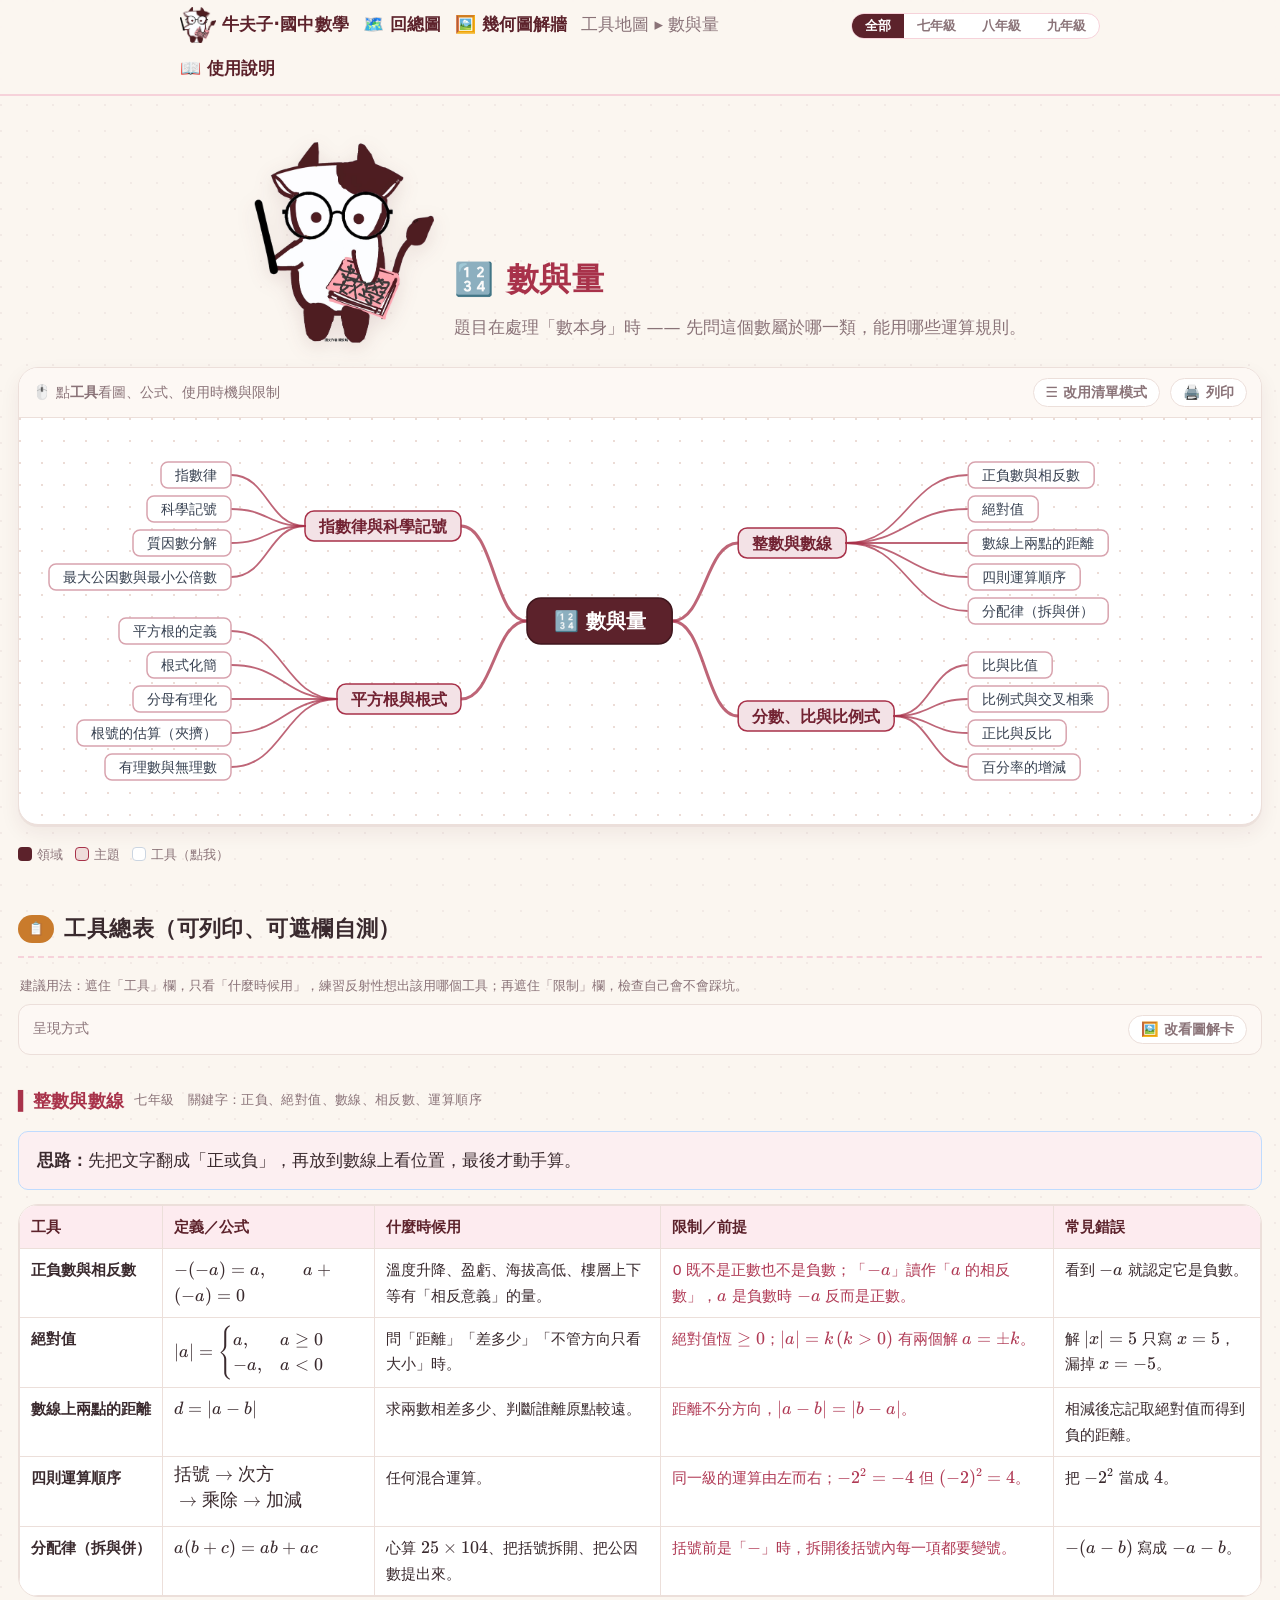
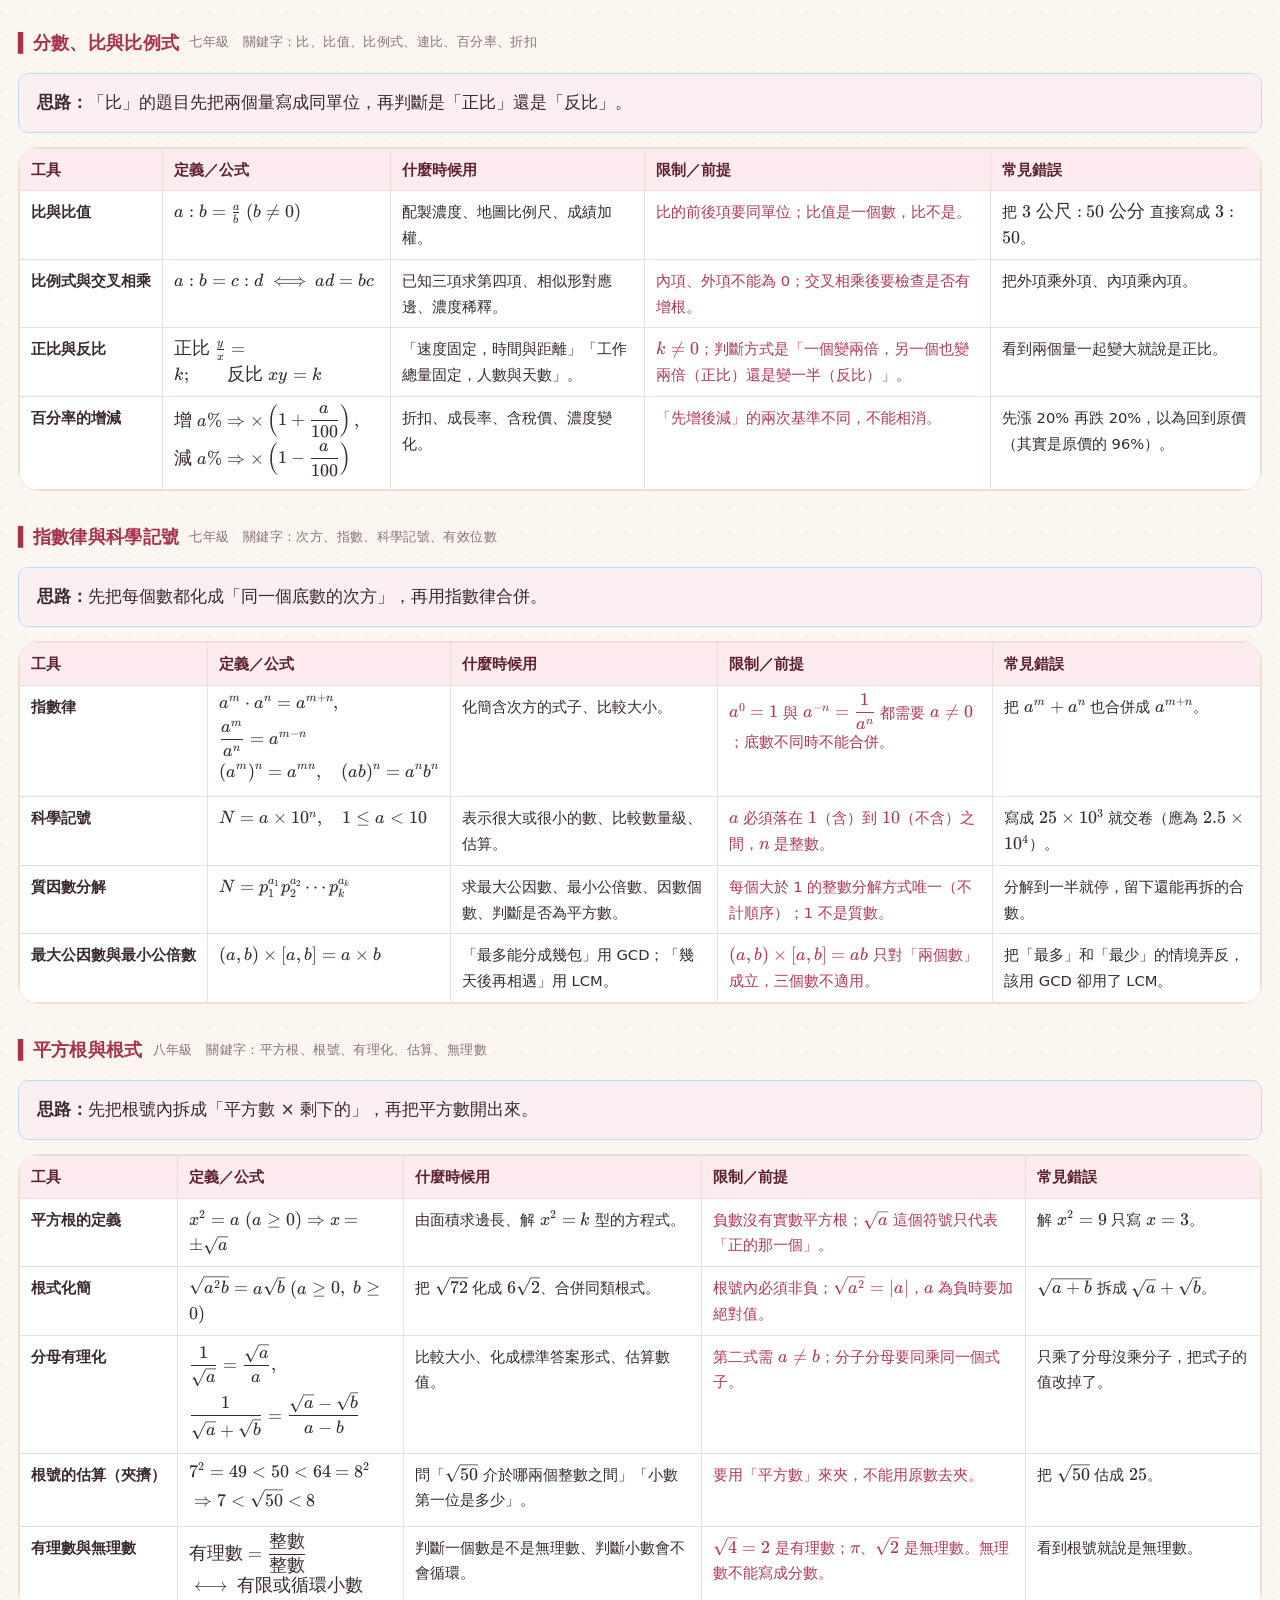
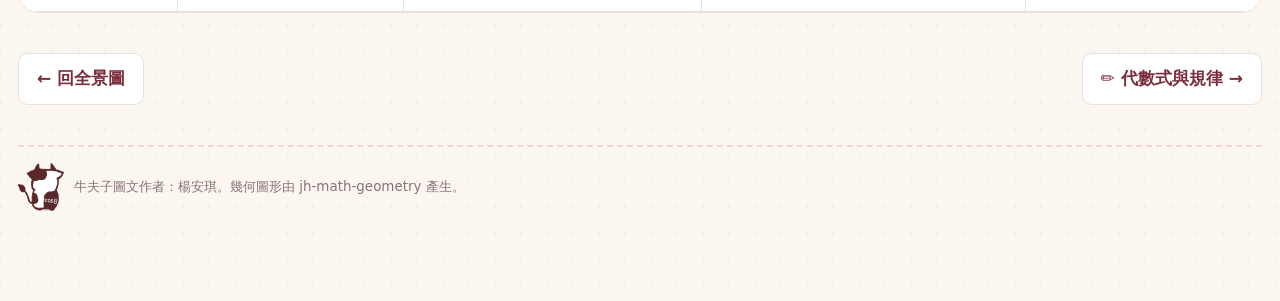
==== branch.html @ 8be86d42 "Add files via upload" ====
<!DOCTYPE html>
<html lang="zh-Hant">
<head>
<meta charset="UTF-8">
<meta name="viewport" content="width=device-width, initial-scale=1">
<title>分支圖｜國中數學工具地圖</title>
<link rel="stylesheet" href="assets/katex/katex.min.css">
<link rel="stylesheet" href="assets/style.css">
<link rel="stylesheet" href="assets/mapstyle.css">
<link rel="stylesheet" href="assets/figstyle.css">
<link rel="stylesheet" href="assets/theme-cow.css">
<script defer src="assets/katex/katex.min.js"></script>
<script defer src="assets/katex/auto-render.min.js"></script>
</head>
<body>
<div class="topbar"><div class="topbar-inner">
  <a class="cow-brand" href="index.html"><img class="cow-logo" src="assets/mascot/web/cow_stand.png" alt="牛夫子"><span class="brand-t">牛夫子‧國中數學</span></a>
  <a href="map.html">🗺️ 回總圖</a>
  <a href="gallery.html">🖼️ 幾何圖解牆</a>
  <span class="crumb" id="crumb">分支圖</span>
  <span class="spacer"></span>
  <span id="gradeSwitch"></span>
  <a href="guide.html">📖 使用說明</a>
</div></div>

<div class="wrap-wide">
  <div class="map-hero">
    <div class="hero-row">
      <img class="hero-cow" src="assets/mascot/web/cow_baton.png" alt="拿著指揮棒上課的牛夫子">
      <div class="hero-text">
        <h1 id="domTitle">—</h1>
        <p id="domAsk"></p>
      </div>
    </div>
  </div>

  <div class="mm-shell">
    <div class="mm-bar">
      <span>🖱️ 點<b>工具</b>看圖、公式、使用時機與限制</span>
      <span class="sp"></span>
      <button id="viewToggle">☰ 改用清單模式</button>
      <button onclick="window.print()">🖨️ 列印</button>
    </div>
    <div class="mm-scroll" id="branchMap"></div>
  </div>

  <div class="legend">
    <span><i style="background:#5c222b"></i>領域</span>
    <span id="lgTopic"><i></i>主題</span>
    <span><i style="background:#fff;border:1.5px solid #cbd5e1"></i>工具（點我）</span>
  </div>

  <h2 class="sec" id="detailHead"><span class="tag tag-keyword">📋</span>工具總表</h2>
  <p class="kw-hint" id="detailHint">建議用法：遮住「工具」欄，只看「什麼時候用」，練習反射性想出該用哪個工具；再遮住「限制」欄，檢查自己會不會踩坑。</p>
  <div class="mm-bar" style="border:1px solid var(--line);border-radius:12px;margin-bottom:6px">
    <span>呈現方式</span>
    <span class="sp"></span>
    <button id="detailToggle">切換</button>
  </div>
  <div id="toolDetail"></div>

  <div class="ch-nav">
    <a href="map.html">← 回全景圖</a>
    <a id="nextDom" href="#">下一個領域 →</a>
  </div>

  <div class="cow-credit">
    <img src="assets/mascot/web/cow_cos.png" alt="牛夫子的背影">
    <span>牛夫子圖文作者：楊安琪。幾何圖形由 jh-math-geometry 產生。</span>
  </div>
</div>

<script src="data/figs.js"></script>
<script src="data/toolmap.js"></script>
<script src="data/jm-1-number.js"></script>
<script src="data/jm-2-algebra.js"></script>
<script src="data/jm-3-equation.js"></script>
<script src="data/jm-4-function.js"></script>
<script src="data/jm-5-angle.js"></script>
<script src="data/jm-6-quad.js"></script>
<script src="data/jm-7-circle.js"></script>
<script src="data/jm-8-similar.js"></script>
<script src="data/jm-9-solid.js"></script>
<script src="data/jm-10-stat.js"></script>
<script src="assets/jmap.js"></script>
<script>
document.addEventListener("DOMContentLoaded", function () {
  MathMap.mountGradeSwitch("gradeSwitch");
  var doms = MathMap.domains();
  var id = MathMap.param("d") || doms[0].id;
  var dom = MathMap.domainById(id) || doms[0];

  document.title = dom.n + "｜國中數學工具地圖";
  document.getElementById("crumb").textContent = "工具地圖 ▸ " + dom.n;
  var h = document.getElementById("domTitle");
  h.textContent = dom.icon + " " + dom.n;
  h.style.color = dom.color;
  document.getElementById("domAsk").textContent = dom.ask;
  document.querySelector("#lgTopic i").style.cssText =
    "background:" + dom.color + "22;border:1.5px solid " + dom.color;

  MathMap.viewController("viewToggle", function (mode) {
    var box = document.getElementById("branchMap");
    box.classList.toggle("list", mode === "list");
    if (mode === "list") MathMap.renderBranchList("branchMap", dom);
    else MathMap.renderBranch("branchMap", dom);
  });

  // 幾何領域預設用「圖卡」，其餘領域預設用「表格」；可用按鈕互換。
  var mode = dom.geo ? "cards" : "table";
  var btn = document.getElementById("detailToggle");
  function paintDetail() {
    if (mode === "cards") {
      MathMap.renderFigCards("toolDetail", dom);
      document.getElementById("detailHead").innerHTML =
        '<span class="tag tag-example">🖼️</span>圖解卡（點卡片看細節）';
      document.getElementById("detailHint").textContent =
        "每張卡片就是一個工具：上面是圖，下面是「什麼時候用」與「限制」。看圖想不起名稱時，正是要複習的地方。";
      btn.textContent = "📋 改看工具總表";
    } else {
      MathMap.renderToolTable("toolDetail", dom);
      document.getElementById("detailHead").innerHTML =
        '<span class="tag tag-keyword">📋</span>工具總表（可列印、可遮欄自測）';
      document.getElementById("detailHint").textContent =
        "建議用法：遮住「工具」欄，只看「什麼時候用」，練習反射性想出該用哪個工具；再遮住「限制」欄，檢查自己會不會踩坑。";
      btn.textContent = "🖼️ 改看圖解卡";
    }
  }
  btn.addEventListener("click", function () {
    mode = (mode === "cards") ? "table" : "cards";
    paintDetail();
  });
  paintDetail();

  // 下一個領域
  var idx = doms.indexOf(dom);
  var nxt = doms[(idx + 1) % doms.length];
  var a = document.getElementById("nextDom");
  a.href = "branch.html#d=" + nxt.id;
  a.textContent = nxt.icon + " " + nxt.n + " →";
  a.onclick = function (e) { e.preventDefault(); location.href = a.href; location.reload(); };

  // 若帶 &t=主題，直接開該主題的說明
  var t = MathMap.param("t");
  if (t) {
    (dom.topics || []).forEach(function (tp) {
      if (tp.id !== t) return;
      MathMap.openTool({
        n: tp.n, g: tp.g, fig: tp.fig,
        w: (tp.kw || []).map(function (k) { return "「" + k + "」"; }).join("、"),
        l: tp.flow || ""
      }, dom.n);
    });
  }
});
</script>
</body>
</html>
---- assets/style.css ----
/* 高中數學教學系統 — 共用樣式 */
:root {
  --bg: #f7f8fb;
  --card: #ffffff;
  --ink: #1f2937;
  --ink-soft: #6b7280;
  --line: #e5e7eb;
  --blue: #2563eb;      /* 概念 */
  --blue-soft: #eff6ff;
  --amber: #d97706;     /* 關鍵字破題 */
  --amber-soft: #fffbeb;
  --green: #059669;     /* 例題 */
  --green-soft: #ecfdf5;
  --purple: #7c3aed;    /* 檢核 */
  --purple-soft: #f5f3ff;
  --red: #dc2626;
  --radius: 14px;
  --shadow: 0 1px 3px rgba(0,0,0,.06), 0 4px 14px rgba(0,0,0,.04);
}
* { box-sizing: border-box; }
html { scroll-behavior: smooth; }
body {
  margin: 0; background: var(--bg); color: var(--ink);
  font-family: "Segoe UI", "Microsoft JhengHei", "PingFang TC", system-ui, sans-serif;
  line-height: 1.75; font-size: 17px;
}
.wrap { max-width: 960px; margin: 0 auto; padding: 24px 20px 80px; }

/* ── 頁首導覽 ── */
.topbar {
  position: sticky; top: 0; z-index: 50;
  background: rgba(255,255,255,.92); backdrop-filter: blur(8px);
  border-bottom: 1px solid var(--line);
}
.topbar-inner {
  max-width: 960px; margin: 0 auto; padding: 10px 20px;
  display: flex; align-items: center; gap: 14px; flex-wrap: wrap;
}
.topbar a { color: var(--blue); text-decoration: none; font-weight: 600; }
.topbar a:hover { text-decoration: underline; }
.topbar .crumb { color: var(--ink-soft); font-weight: 400; }
.topbar .spacer { flex: 1; }

/* ── 標題 ── */
h1 { font-size: 1.9rem; margin: 18px 0 4px; }
h1 .ch-num { color: var(--ink-soft); font-size: 1.1rem; font-weight: 600; margin-right: 10px; }
.subtitle { color: var(--ink-soft); margin: 0 0 24px; }
h2.sec {
  display: flex; align-items: center; gap: 10px;
  font-size: 1.35rem; margin: 44px 0 16px; padding-bottom: 8px;
  border-bottom: 2px solid var(--line);
}
h2.sec .tag {
  font-size: .8rem; padding: 3px 10px; border-radius: 999px; color: #fff; font-weight: 700;
}
.tag-concept { background: var(--blue); }
.tag-keyword { background: var(--amber); }
.tag-example { background: var(--green); }
.tag-check   { background: var(--purple); }
h3 { font-size: 1.12rem; margin: 26px 0 10px; }

/* ── 卡片 ── */
.card {
  background: var(--card); border: 1px solid var(--line);
  border-radius: var(--radius); box-shadow: var(--shadow);
  padding: 20px 24px; margin: 16px 0;
}
.card.concept { border-left: 5px solid var(--blue); }
.card.keyword { border-left: 5px solid var(--amber); }
.card.example { border-left: 5px solid var(--green); }
.card.check   { border-left: 5px solid var(--purple); }

/* 重點框 */
.callout {
  border-radius: 10px; padding: 14px 18px; margin: 14px 0;
  border: 1px solid transparent;
}
.callout.idea   { background: var(--blue-soft); border-color: #bfdbfe; }
.callout.warn   { background: #fef2f2; border-color: #fecaca; }
.callout.tip    { background: var(--amber-soft); border-color: #fde68a; }
.callout.formula{ background: var(--green-soft); border-color: #a7f3d0; }
.callout .co-title { font-weight: 700; margin-bottom: 4px; }

/* ── 圖像區 ── */
.fig { text-align: center; margin: 18px auto; }
.fig svg { max-width: 100%; height: auto; }
.fig .caption { font-size: .88rem; color: var(--ink-soft); margin-top: 6px; }
.interactive-box {
  background: #fbfcfe; border: 1.5px dashed #c7d2fe; border-radius: 10px;
  padding: 16px; margin: 16px 0;
}
.interactive-box .ctrl { display: flex; align-items: center; gap: 10px; flex-wrap: wrap; margin: 8px 0; }
.interactive-box label { font-size: .92rem; color: var(--ink-soft); min-width: 90px; }
.interactive-box input[type=range] { flex: 1; min-width: 140px; accent-color: var(--blue); }
.interactive-box .val { font-family: Consolas, monospace; font-weight: 700; color: var(--blue); min-width: 56px; }

/* ── 關鍵字破題表 ── */
table.kw {
  width: 100%; border-collapse: collapse; margin: 12px 0; font-size: .95rem;
  background: var(--card);
}
table.kw th, table.kw td { border: 1px solid var(--line); padding: 9px 12px; text-align: left; vertical-align: top; }
table.kw th { background: var(--amber-soft); color: #92400e; }
table.kw td.kw-key { font-weight: 700; color: var(--amber); white-space: nowrap; }
@media (max-width: 640px){ table.kw td.kw-key { white-space: normal; } }
.kw-scroll { overflow-x: auto; }

/* ── 例題 ── */
.exm { margin: 26px 0; }
.exm .exm-head {
  display: flex; align-items: baseline; gap: 10px; flex-wrap: wrap;
  font-weight: 700; font-size: 1.05rem; color: var(--green);
}
.exm .exm-src { font-size: .82rem; color: var(--ink-soft); font-weight: 400; }
.exm .exm-body { margin: 8px 0 12px; }
.badge {
  display: inline-block; font-size: .78rem; padding: 2px 9px; border-radius: 999px;
  background: var(--green-soft); color: var(--green); border: 1px solid #a7f3d0; font-weight: 600;
}
.badge.beyond { background: #fdf4ff; color: #a21caf; border-color: #f0abfc; }

/* 解法分頁 */
.sol-tabs { display: flex; gap: 8px; flex-wrap: wrap; margin: 10px 0 0; }
.sol-tabs button {
  border: 1.5px solid var(--line); background: #fff; border-radius: 999px;
  padding: 6px 16px; cursor: pointer; font-size: .92rem; font-weight: 600; color: var(--ink-soft);
  font-family: inherit;
}
.sol-tabs button.active { border-color: var(--green); color: var(--green); background: var(--green-soft); }
.sol-panel { display: none; padding: 14px 16px; border: 1px solid var(--line); border-top: none;
  border-radius: 0 0 10px 10px; background: #fcfefd; }
.sol-panel.active { display: block; }
.sol-wrap { margin-top: 10px; border-radius: 10px; }

/* 顯示/隱藏解答 */
.reveal-btn {
  display: inline-block; background: var(--green); color: #fff; border: none;
  padding: 8px 20px; border-radius: 8px; cursor: pointer; font-size: .95rem; font-weight: 700;
  font-family: inherit;
}
.reveal-btn:hover { filter: brightness(1.08); }
.reveal-target { display: none; }
.reveal-target.shown { display: block; }
.think-first {
  font-size: .88rem; color: var(--ink-soft); margin: 6px 0;
}

/* ── 檢核測驗 ── */
.quiz-q { border-top: 1px solid var(--line); padding: 16px 0; }
.quiz-q:first-child { border-top: none; }
.quiz-q .q-text { font-weight: 600; margin-bottom: 10px; }
.quiz-q .q-no { color: var(--purple); font-weight: 800; margin-right: 6px; }
.quiz-opts { display: grid; gap: 8px; }
.quiz-opts label {
  display: flex; gap: 10px; align-items: baseline; padding: 8px 12px;
  border: 1.5px solid var(--line); border-radius: 8px; cursor: pointer; background: #fff;
}
.quiz-opts label:hover { border-color: #c4b5fd; }
.quiz-opts label.sel { border-color: var(--purple); background: var(--purple-soft); }
.quiz-opts label.correct { border-color: var(--green); background: var(--green-soft); }
.quiz-opts label.wrong { border-color: var(--red); background: #fef2f2; }
.quiz-num input {
  font-size: 1rem; padding: 8px 12px; border: 1.5px solid var(--line); border-radius: 8px;
  width: 180px; font-family: Consolas, monospace;
}
.quiz-fb { margin-top: 8px; font-size: .92rem; display: none; }
.quiz-fb.shown { display: block; }
.quiz-fb .fb-ok { color: var(--green); font-weight: 700; }
.quiz-fb .fb-no { color: var(--red); font-weight: 700; }
.quiz-fb .fb-sol { color: var(--ink-soft); }
.quiz-submit {
  background: var(--purple); color: #fff; border: none; border-radius: 10px;
  padding: 12px 28px; font-size: 1.02rem; font-weight: 700; cursor: pointer; margin-top: 14px;
  font-family: inherit;
}
.quiz-submit:hover { filter: brightness(1.08); }
.quiz-result {
  margin-top: 16px; padding: 14px 18px; border-radius: 10px; font-weight: 600; display: none;
}
.quiz-result.pass { display: block; background: var(--green-soft); border: 1px solid #a7f3d0; color: #065f46; }
.quiz-result.fail { display: block; background: #fff7ed; border: 1px solid #fed7aa; color: #9a3412; }

/* ── 首頁 ── */
.hero { text-align: center; padding: 34px 0 10px; }
.hero h1 { font-size: 2.2rem; margin-bottom: 6px; }
.hero p { color: var(--ink-soft); }
.sem-tabs { display: flex; gap: 8px; flex-wrap: wrap; justify-content: center; margin: 22px 0; }
.sem-tabs button {
  border: 1.5px solid var(--line); background: #fff; border-radius: 999px;
  padding: 8px 20px; cursor: pointer; font-weight: 700; font-size: .98rem; color: var(--ink-soft);
  font-family: inherit;
}
.sem-tabs button.active { border-color: var(--blue); color: var(--blue); background: var(--blue-soft); }
.ch-grid { display: grid; grid-template-columns: repeat(auto-fill, minmax(270px, 1fr)); gap: 14px; }
.ch-card {
  background: var(--card); border: 1px solid var(--line); border-radius: var(--radius);
  padding: 16px 18px; box-shadow: var(--shadow); text-decoration: none; color: var(--ink);
  display: flex; flex-direction: column; gap: 6px; transition: transform .12s, box-shadow .12s;
  position: relative;
}
.ch-card:hover { transform: translateY(-2px); box-shadow: 0 4px 18px rgba(0,0,0,.09); }
.ch-card .ch-title { font-weight: 700; font-size: 1.04rem; }
.ch-card .ch-num2 { color: var(--blue); font-weight: 800; font-size: .85rem; }
.ch-card .ch-desc { font-size: .87rem; color: var(--ink-soft); }
.ch-card .ch-status { font-size: .82rem; margin-top: auto; padding-top: 6px; }
.st-mastered { color: var(--green); font-weight: 700; }
.st-partial  { color: var(--amber); font-weight: 700; }
.st-none     { color: var(--ink-soft); }
.sem-progress { margin: 10px 0 18px; font-size: .92rem; color: var(--ink-soft); text-align: center; }
.pbar { height: 8px; background: var(--line); border-radius: 999px; overflow: hidden; max-width: 420px; margin: 6px auto; }
.pbar > div { height: 100%; background: linear-gradient(90deg, var(--blue), var(--green)); border-radius: 999px; }

/* 章節內目錄 */
.toc { display: flex; gap: 8px; flex-wrap: wrap; margin: 14px 0 6px; }
.toc a {
  font-size: .85rem; text-decoration: none; padding: 4px 12px; border-radius: 999px;
  border: 1px solid var(--line); color: var(--ink-soft); background: #fff;
}
.toc a:hover { color: var(--blue); border-color: var(--blue); }

/* 章末導航 */
.ch-nav { display: flex; justify-content: space-between; gap: 12px; margin-top: 40px; flex-wrap: wrap; }
.ch-nav a {
  text-decoration: none; color: var(--blue); font-weight: 700;
  padding: 10px 18px; border: 1.5px solid var(--line); border-radius: 10px; background: #fff;
}
.ch-nav a:hover { border-color: var(--blue); }

/* 長數學式在窄螢幕要自己橫捲，不能撐破頁面 */
.katex-display { overflow-x: auto; overflow-y: hidden; padding: 3px 0; }
.katex-display > .katex { text-align: initial; }

@media print {
  .topbar, .quiz-submit, .reveal-btn, .sol-tabs { display: none; }
  .katex-display { overflow: visible; }
  .reveal-target, .sol-panel { display: block !important; }
  body { background: #fff; }
  .card { box-shadow: none; }
}
---- assets/mapstyle.css ----
/* 高中數學｜工具地圖（心智圖）專用樣式 */

/* 長數學式在窄螢幕要自己橫捲（style.css 也有，這裡重複一次以防舊快取） */
.katex-display { overflow-x: auto; overflow-y: hidden; padding: 3px 0; }
.katex-display > .katex { text-align: initial; }


.map-hero { text-align: center; padding: 26px 0 6px; }
.map-hero h1 { font-size: 2rem; margin: 0 0 6px; }
.map-hero p { color: var(--ink-soft); margin: 0; }

.wrap-wide { max-width: 1280px; margin: 0 auto; padding: 20px 18px 90px; }

/* ── 心智圖畫布 ── */
.mm-shell {
  background: var(--card); border: 1px solid var(--line); border-radius: var(--radius);
  box-shadow: var(--shadow); margin: 18px 0; overflow: hidden;
}
.mm-bar {
  display: flex; align-items: center; gap: 10px; flex-wrap: wrap;
  padding: 10px 14px; border-bottom: 1px solid var(--line); background: #fbfcfe;
  font-size: .9rem; color: var(--ink-soft);
}
.mm-bar .sp { flex: 1; }
.mm-bar button {
  border: 1.5px solid var(--line); background: #fff; border-radius: 8px;
  padding: 4px 12px; cursor: pointer; font-family: inherit; font-weight: 600;
  color: var(--ink-soft); font-size: .88rem;
}
.mm-bar button:hover { border-color: var(--blue); color: var(--blue); }
.mm-scroll { overflow: auto; max-height: 78vh; background:
  radial-gradient(circle at 1px 1px, #e8ecf4 1px, transparent 0) 0 0/22px 22px; }
.mm-scroll svg { display: block; }

.mm-node { cursor: pointer; }
.mm-node rect { transition: filter .12s; }
.mm-node:hover rect { filter: brightness(.97); }
.mm-node text { font-family: "Segoe UI","Microsoft JhengHei","PingFang TC",system-ui,sans-serif; }
.mm-node.leaf text { fill: #374151; }
.mm-link { fill: none; }

/* ── 明細抽屜 ── */
.mm-drawer {
  position: fixed; top: 0; right: 0; height: 100%; width: min(430px, 92vw);
  background: #fff; border-left: 1px solid var(--line); box-shadow: -6px 0 24px rgba(0,0,0,.10);
  transform: translateX(105%); transition: transform .22s ease; z-index: 200;
  display: flex; flex-direction: column;
}
.mm-drawer.open { transform: translateX(0); }
.mm-drawer .dw-head {
  padding: 14px 18px; border-bottom: 1px solid var(--line);
  display: flex; align-items: flex-start; gap: 10px;
}
.mm-drawer .dw-head h3 { margin: 0; font-size: 1.12rem; flex: 1; }
.mm-drawer .dw-head .dw-x {
  border: none; background: #f3f4f6; border-radius: 8px; cursor: pointer;
  width: 30px; height: 30px; font-size: 1rem; color: var(--ink-soft); font-family: inherit;
}
.mm-drawer .dw-body { padding: 16px 18px 40px; overflow-y: auto; }
.dw-sec { margin-bottom: 14px; }
.dw-sec .dw-lab {
  font-size: .78rem; font-weight: 800; letter-spacing: .04em;
  padding: 2px 9px; border-radius: 999px; display: inline-block; margin-bottom: 6px;
}
.lab-f { background: var(--green-soft); color: var(--green); }
.lab-w { background: var(--amber-soft); color: #92400e; }
.lab-l { background: #fef2f2; color: var(--red); }
.lab-t { background: var(--purple-soft); color: var(--purple); }
.lab-x { background: var(--blue-soft); color: var(--blue); }
.dw-sec .dw-txt { font-size: .95rem; }
.dw-formula {
  background: var(--green-soft); border: 1px solid #a7f3d0; border-radius: 10px;
  padding: 10px 14px; overflow-x: auto;
}
.dw-ref a { color: var(--blue); font-weight: 700; text-decoration: none; font-size: .92rem; }
.dw-ref a:hover { text-decoration: underline; }

/* ── 領域卡（總圖下方圖例） ── */
.dom-grid { display: grid; grid-template-columns: repeat(auto-fill, minmax(280px,1fr)); gap: 14px; margin-top: 14px; }
.dom-card {
  background: var(--card); border: 1px solid var(--line); border-left-width: 6px;
  border-radius: var(--radius); padding: 14px 16px; box-shadow: var(--shadow);
  text-decoration: none; color: var(--ink); display: flex; flex-direction: column; gap: 5px;
  transition: transform .12s;
}
.dom-card:hover { transform: translateY(-2px); }
.dom-card .dc-t { font-weight: 800; font-size: 1.05rem; }
.dom-card .dc-a { font-size: .86rem; color: var(--ink-soft); }
.dom-card .dc-k { font-size: .8rem; color: var(--ink-soft); }

/* ── 搜尋 ── */
.kw-search { margin: 18px 0 6px; }
.kw-search input {
  width: 100%; font-size: 1.02rem; padding: 12px 16px; border-radius: 12px;
  border: 1.5px solid var(--line); font-family: inherit; background: #fff;
}
.kw-search input:focus { outline: none; border-color: var(--blue); }
.kw-hint { font-size: .84rem; color: var(--ink-soft); margin: 6px 2px; }
.hit-list { display: grid; gap: 10px; margin-top: 10px; }
.hit {
  background: #fff; border: 1px solid var(--line); border-radius: 10px; padding: 10px 14px;
  cursor: pointer; border-left: 4px solid var(--blue);
}
.hit:hover { background: #fafbff; }
.hit .h-t { font-weight: 700; }
.hit .h-p { font-size: .8rem; color: var(--ink-soft); }
.hit .h-w { font-size: .88rem; color: #92400e; }

/* ── 工具總表 ── */
table.tools { width: 100%; border-collapse: collapse; font-size: .92rem; background: #fff; }
table.tools th, table.tools td { border: 1px solid var(--line); padding: 8px 11px; text-align: left; vertical-align: top; }
table.tools th { background: var(--blue-soft); color: #1e40af; position: sticky; top: 0; }
table.tools td.t-n { font-weight: 700; white-space: nowrap; }
table.tools td.t-l { color: #b91c1c; }
.tbl-scroll { overflow-x: auto; border: 1px solid var(--line); border-radius: var(--radius); }
.topic-h { margin: 30px 0 8px; font-size: 1.15rem; display: flex; align-items: center; gap: 10px; }
.topic-h .th-kw { font-size: .8rem; font-weight: 500; color: var(--ink-soft); }

/* ── 破題流程 ── */
.flow-grid { display: grid; grid-template-columns: repeat(auto-fill, minmax(300px,1fr)); gap: 12px; }
.flow-card { background: #fff; border: 1px solid var(--line); border-radius: 12px; padding: 14px 16px; box-shadow: var(--shadow); }
.flow-card h4 { margin: 0 0 8px; font-size: 1rem; color: var(--blue); }
.flow-card ul { margin: 0; padding-left: 20px; font-size: .92rem; }
.flow-card li { margin: 4px 0; }
.flow-card b { color: var(--amber); }

.legend { display: flex; gap: 12px; flex-wrap: wrap; font-size: .84rem; color: var(--ink-soft); margin: 8px 0; }
.legend span { display: inline-flex; align-items: center; gap: 5px; }
.legend i { width: 14px; height: 14px; border-radius: 4px; display: inline-block; }

/* ── 跨章決策流程圖 ── */
.cx-tabs { display: flex; gap: 8px; flex-wrap: wrap; margin: 18px 0 10px; }
.cx-tabs button {
  border: 1.5px solid var(--line); background: #fff; border-radius: 999px;
  padding: 7px 16px; cursor: pointer; font-weight: 700; font-size: .93rem;
  color: var(--ink-soft); font-family: inherit;
}
.cx-tabs button:hover { border-color: #cbd5e1; }
.cx-tabs button.active { color: #fff; }
.cx-lead {
  background: #fff; border: 1px solid var(--line); border-left-width: 6px;
  border-radius: var(--radius); padding: 14px 18px; box-shadow: var(--shadow); margin: 6px 0 12px;
}
.cx-lead h2 { margin: 0 0 6px; font-size: 1.3rem; }
.cx-lead p { margin: 0; color: var(--ink-soft); }
.cx-kw { display: flex; gap: 7px; flex-wrap: wrap; margin: 10px 0 0; }
.cx-kw span {
  font-size: .84rem; padding: 3px 11px; border-radius: 999px;
  background: var(--amber-soft); color: #92400e; border: 1px solid #fde68a; font-weight: 600;
}
.fl-node text { font-family: "Segoe UI","Microsoft JhengHei","PingFang TC",system-ui,sans-serif; }
.cx-notes { display: grid; gap: 12px; margin-top: 16px; }
.cx-note {
  background: #fff; border: 1px solid var(--line); border-radius: 12px;
  padding: 14px 18px; box-shadow: var(--shadow);
}
.cx-note h4 { margin: 0 0 6px; font-size: 1rem; }
.cx-note div { font-size: .95rem; }

/* ── 版本切換（完整版 / 學測版） ── */
.ed-sw { display: inline-flex; border: 1.5px solid var(--line); border-radius: 999px; overflow: hidden; background: #fff; }
.ed-sw button {
  border: none; background: transparent; padding: 3px 13px; cursor: pointer;
  font-family: inherit; font-weight: 700; font-size: .84rem; color: var(--ink-soft);
}
.ed-sw button.on { background: var(--purple); color: #fff; }
.ed-banner {
  background: var(--purple-soft); border: 1px solid #ddd6fe; border-left: 6px solid var(--purple);
  border-radius: var(--radius); padding: 14px 18px; margin: 16px 0;
}
.ed-banner .ed-title { font-weight: 700; margin-bottom: 6px; }
.ed-banner summary { cursor: pointer; font-size: .92rem; color: var(--purple); font-weight: 700; }
.ed-banner ul { margin: 10px 0; padding-left: 20px; font-size: .9rem; }
.ed-banner li { margin: 7px 0; }
.ed-banner li span { color: var(--ink-soft); font-size: .86rem; }
.ed-unc { font-size: .86rem; color: var(--ink-soft); margin: 8px 0 0; }
.ed-note {
  font-size: .86rem; color: var(--ink-soft); background: var(--purple-soft);
  border: 1px solid #ddd6fe; border-radius: 10px; padding: 8px 14px; margin: 10px 0;
}

/* ── 清單模式（窄螢幕自動切換，也可手動切） ── */
.mm-scroll.list { max-height: none; overflow: visible; background: none; }
.lv { display: grid; gap: 10px; padding: 14px; }
.lv-item { background: #fff; border: 1px solid var(--line); border-left: 5px solid; border-radius: 12px; }
.lv-item > summary {
  cursor: pointer; padding: 12px 16px; font-weight: 800; font-size: 1.02rem;
  display: flex; justify-content: space-between; gap: 10px; align-items: center; list-style: none;
}
.lv-item > summary::-webkit-details-marker { display: none; }
.lv-item > summary::after { content: "▾"; color: var(--ink-soft); font-size: .9rem; }
.lv-item[open] > summary::after { content: "▴"; }
.lv-n { font-size: .78rem; color: var(--ink-soft); font-weight: 600; white-space: nowrap; }
.lv-body { padding: 0 16px 14px; }
.lv-ask { font-size: .9rem; color: var(--ink-soft); margin: 0 0 10px; }
.lv-chip {
  display: inline-block; margin: 0 6px 6px 0; padding: 5px 12px; border: 1px solid var(--line);
  border-radius: 999px; text-decoration: none; color: var(--ink); font-size: .9rem; background: #fafbfd;
}
.lv-chip:hover { border-color: #94a3b8; }
.lv-go { display: inline-block; margin-top: 8px; font-weight: 700; text-decoration: none; font-size: .92rem; }
.lv-tool {
  display: block; width: 100%; text-align: left; background: #fff; border: 1px solid var(--line);
  border-left: 4px solid #cbd5e1; border-radius: 8px; padding: 9px 12px; margin: 0 0 8px;
  cursor: pointer; font-family: inherit; font-size: .95rem; color: var(--ink);
}
.lv-tool:hover { background: #f8fafc; }
.lv-tool b { display: block; }
.lv-tool span { display: block; font-size: .84rem; color: #92400e; margin-top: 2px; }

.fl-list { padding: 14px; }
.fl-q { border: 1.5px solid var(--line); border-radius: 10px; padding: 10px 14px; font-weight: 800; margin: 0 0 10px; }
.fl-q.sub { background: #f1f5f9; color: #334155; }
.fl-br { border-left: 3px solid var(--line); margin: 0 0 8px 6px; padding-left: 12px; }
.fl-br > summary { cursor: pointer; font-weight: 700; padding: 7px 0; font-size: .95rem; }
.fl-in { padding: 4px 0 8px; }
.fl-leaf { background: #fff; border: 1px solid var(--line); border-radius: 9px; padding: 9px 13px; margin: 0 0 8px; }
.fl-leaf.warn { background: #fef2f2; border-color: #fecaca; }
.fl-leaf b { display: block; font-size: .98rem; }
.fl-on {
  display: inline-block; color: #fff; font-size: .75rem; font-weight: 700;
  padding: 2px 9px; border-radius: 999px; margin-bottom: 5px;
}
.fl-leaf.warn .fl-on { background: #dc2626 !important; }
.fl-note { display: block; font-size: .85rem; color: var(--ink-soft); margin-top: 3px; }

/* ── 手機：工具總表改成卡片 ── */
@media (max-width: 720px) {
  .map-hero h1 { font-size: 1.55rem; }
  .tbl-scroll { border: none; border-radius: 0; }
  table.tools thead { display: none; }
  table.tools, table.tools tbody, table.tools tr, table.tools td { display: block; width: 100%; }
  table.tools tr {
    border: 1px solid var(--line); border-radius: 10px; margin-bottom: 10px;
    padding: 6px 2px; background: #fff;
  }
  table.tools td { border: none; padding: 5px 12px; }
  table.tools td::before {
    content: attr(data-l); display: block; font-size: .72rem; font-weight: 800;
    color: var(--ink-soft); letter-spacing: .04em;
  }
  table.tools td.t-n { font-size: 1.02rem; white-space: normal; }
  .mm-drawer { width: 100vw; }
}

@media print {
  .topbar, .mm-bar, .kw-search, .mm-drawer, .cx-tabs { display: none; }
  .mm-scroll { max-height: none; overflow: visible; background: none; }
}
---- assets/figstyle.css ----
/* 國中版追加樣式：幾何圖卡、縮圖、年級標籤
 * （style.css 與 mapstyle.css 沿用高中版，這裡只加國中版多出來的東西） */

/* ── 定義欄 ──
 * 幾何圖形一律「先定義、再性質」：定義排在圖的下面、性質的上面。 */
.dw-def {
  background: #fff; border: 1.5px dashed var(--line); border-radius: 12px;
  padding: 9px 14px; font-size: .96rem; font-weight: 600;
}
.fig-card .fc-d { font-size: .82rem; color: #475569; }
table.tools td .t-def {
  display: block; font-size: .86rem; font-weight: 600; color: #475569;
  margin-bottom: 4px;
}

/* ── 公式框 ──
 * 公式是每張工具卡最主要的東西，要一眼看完，所以過長的公式一律在資料裡用
 * \begin{gathered}…\\…\end{gathered} 拆成多行往下長，而不是靠左右捲動。
 * 新增或修改公式後，用 python _figs/wrap_formulas.py --check 確認沒有過寬的行。 */
/* 條列的性質用 \begin{aligned} 各行靠左，整塊也靠左，才有一致的左緣 */
.dw-formula .katex-display { margin: .25em 0; text-align: left; }
.dw-formula .katex-display > .katex { text-align: left; }
.dw-formula .katex-display + .katex-display { margin-top: .1em; }
table.tools td .katex-display { margin: .2em 0; text-align: left; }
table.tools td .katex-display > .katex { text-align: left; }

/* ── 圖的通用容器 ── */
.fig { display: flex; justify-content: center; align-items: center; }
.fig svg, .fig-card svg, .lv-thumb svg, .hit-thumb svg, table.tools td.t-fig svg {
  max-width: 100%; height: auto; display: block;
}
.fig.fig-lg {
  background: #fff; border: 1px solid var(--line); border-radius: 12px;
  padding: 8px; margin-bottom: 4px;
}
.fig.fig-lg svg { width: 100%; max-width: 380px; }

/* ── 圖卡格線（分支頁的幾何領域、圖解牆） ── */
.fig-grid {
  display: grid; grid-template-columns: repeat(auto-fill, minmax(250px, 1fr));
  gap: 14px; margin: 12px 0 26px;
}
.fig-grid.tight { grid-template-columns: repeat(auto-fill, minmax(215px, 1fr)); gap: 12px; }

.fig-card {
  display: flex; flex-direction: column; gap: 6px; text-align: left;
  background: var(--card); border: 1px solid var(--line); border-radius: 14px;
  padding: 10px 12px 12px; box-shadow: var(--shadow); cursor: pointer;
  font-family: inherit; color: var(--ink); transition: transform .12s, border-color .12s;
}
.fig-card:hover { transform: translateY(-2px); border-color: #94a3b8; }
.fig-card .fc-fig {
  display: flex; align-items: center; justify-content: center;
  background: #fff; border: 1px solid #eef2f7; border-radius: 10px; padding: 4px;
  min-height: 128px;
}
.fig-card .fc-fig svg { max-height: 230px; }

/* 寬型的圖（多格並排說明）橫跨兩欄，才不會縮到看不清楚 */
.fig-card.wide { grid-column: span 2; }
.fig-card.wide .fc-fig { min-height: 170px; }
.fig-card.wide .fc-fig svg { max-height: 300px; }
.fig-card .fc-nofig { color: #cbd5e1; font-size: .85rem; }
.fig-card .fc-n { font-weight: 800; font-size: .98rem; }
.fig-card .fc-w { font-size: .84rem; color: #92400e; }
.fig-card .fc-l { font-size: .82rem; color: #b91c1c; }

/* ── 清單模式／搜尋結果的小縮圖 ── */
.lv-tool { display: flex; flex-direction: column; }
.lv-tool .lv-thumb {
  display: block; width: 108px; float: right; margin: 0 0 4px 10px;
}
.hit { display: flex; gap: 12px; align-items: flex-start; }
.hit .hit-thumb { flex: 0 0 96px; }
.hit .hit-main { display: flex; flex-direction: column; gap: 2px; min-width: 0; }

/* ── 工具總表的「圖」欄 ── */
table.tools td.t-fig { width: 150px; }
table.tools td.t-fig svg { width: 100%; }

/* ── 年級／幾何標籤 ── */
.g-chip, .geo-chip {
  display: inline-block; font-size: .7rem; font-weight: 800; letter-spacing: .03em;
  padding: 2px 8px; border-radius: 999px; margin-left: 7px; vertical-align: middle;
}
.g-chip { background: var(--purple-soft); color: var(--purple); }
.geo-chip { background: var(--green-soft); color: var(--green); }

/* ── 圖解牆的錨點導覽 ── */
.gal-nav { display: flex; flex-wrap: wrap; gap: 8px; margin: 14px 0 4px; }
.gal-nav a {
  text-decoration: none; font-weight: 700; font-size: .9rem; padding: 6px 14px;
  border: 1.5px solid var(--line); border-radius: 999px; background: #fff; color: var(--ink);
}
.gal-nav a:hover { border-color: #94a3b8; }

@media (max-width: 720px) {
  /* 手機的抽屜滿版但內距吃掉不少寬度，公式又不能橫向捲，所以把內距收窄 */
  .mm-drawer .dw-body { padding: 14px 12px 40px; }
  .dw-formula { padding: 10px 10px; }
  .fig-grid, .fig-grid.tight { grid-template-columns: repeat(auto-fill, minmax(160px, 1fr)); }
  .fig-card .fc-fig { min-height: 96px; }
  .fig-card.wide { grid-column: 1 / -1; }   /* 手機一欄，寬圖直接佔滿 */
  table.tools td.t-fig { width: auto; }
  table.tools td.t-fig svg { max-width: 240px; }
  .hit .hit-thumb { flex: 0 0 72px; }
}

@media print {
  .fig-card { break-inside: avoid; box-shadow: none; }
  .gal-nav { display: none; }
}
---- assets/theme-cow.css ----
/* 牛夫子主題（最後載入，覆寫 style.css / mapstyle.css / figstyle.css）
 *
 * 色票取自楊安琪筆下的牛夫子：斑塊的深酒紅、數學課本的粉紅、圓框眼鏡的黑、紙張的米白。
 * 只改「外觀」不改結構，所以把它拿掉整份地圖仍然能用。 */

:root {
  /* ── 牛夫子原色 ── */
  --cow-wine: #5c222b;        /* 身上的斑塊、輪廓 */
  --cow-wine-d: #3f161d;      /* 更深，用在根節點與深色底 */
  --cow-wine-l: #8a4450;
  --cow-pink: #f7a8b8;        /* 數學課本 */
  --cow-pink-soft: #fdebef;
  --cow-pink-line: #f6d2da;
  --cow-ink: #1a1a1a;         /* 眼鏡 */
  --cow-cream: #fbf6f0;       /* 紙張 */
  --cow-tan: #c98a47;         /* 書本封面 */

  /* ── 覆寫共用色票 ── */
  --bg: #fbf6f0;
  --card: #ffffff;
  --ink: #3a2a2e;
  --ink-soft: #8a7378;
  --line: #ecdfda;
  --blue: #7a2e3c;            /* 原「概念藍」→ 酒紅 */
  --blue-soft: #fceff1;
  --amber: #c97b2c;
  --amber-soft: #fff6ea;
  --green: #4e7a34;
  --green-soft: #f1f7ea;
  --purple: #8e3b62;
  --purple-soft: #fbeff5;
  --red: #b03a55;
  --radius: 20px;
  --shadow: 0 2px 0 rgba(92, 34, 43, .05), 0 8px 20px rgba(92, 34, 43, .07);
}

/* 米白紙感：極淡的圓點，像方格筆記本翻面 */
body {
  background-color: var(--cow-cream);
  background-image: radial-gradient(circle at 1px 1px, rgba(92, 34, 43, .055) 1px, transparent 0);
  background-size: 26px 26px;
}

/* ── 頁首：牛夫子當 logo ── */
.topbar {
  background: rgba(251, 246, 240, .93);
  border-bottom: 2px solid var(--cow-pink-line);
}
.topbar a { color: var(--cow-wine); }
.topbar .crumb { color: var(--ink-soft); }
.cow-logo {
  height: 36px; width: auto; margin: -6px 4px -6px 0; vertical-align: middle;
  flex: 0 0 auto;
}
.cow-brand {
  display: inline-flex; align-items: center; gap: 2px;
  font-weight: 800; color: var(--cow-wine); text-decoration: none; letter-spacing: .02em;
}
.cow-brand:hover { text-decoration: none; }

/* ── 標題 ── */
h1, h2.sec, h3 { letter-spacing: .02em; }
h2.sec { border-bottom: 2px dashed var(--cow-pink-line); }
h2.sec .tag { border-radius: 999px; }
.tag-concept { background: var(--cow-wine); }
.map-hero h1 { color: var(--cow-wine); }

/* ── 卡片：加粗描邊 + 圓角，像貼紙 ── */
.card, .flow-card, .dom-card, .fig-card, .mm-shell, .lv-item, .cx-note, .hit,
.tbl-scroll, .ed-banner {
  border-width: 1.5px; border-radius: var(--radius);
}
.card.concept { border-left: 6px solid var(--cow-wine); }
.flow-card h4 { color: var(--cow-wine); }
.flow-card b { color: var(--amber); }

/* ── 首頁 hero：牛夫子站旁邊 ── */
.map-hero, .hero { position: relative; }
.hero-cow {
  display: block; margin: 6px auto -2px; width: min(220px, 46vw); height: auto;
  filter: drop-shadow(0 6px 10px rgba(92, 34, 43, .12));
}
.hero-row {
  display: flex; align-items: flex-end; justify-content: center; gap: 20px; flex-wrap: wrap;
  text-align: left;
}
.hero-row .hero-cow { margin: 0; width: min(180px, 38vw); }
.hero-row .hero-text { max-width: 620px; }

/* ── 牛夫子說（提示框） ── */
.cow-say {
  display: flex; align-items: flex-start; gap: 14px;
  background: var(--cow-pink-soft); border: 2px solid var(--cow-pink-line);
  border-radius: var(--radius); padding: 14px 18px; margin: 16px 0;
}
.cow-say > img { flex: 0 0 78px; width: 78px; height: auto; }
.cow-say .say-body { flex: 1; min-width: 0; font-size: .96rem; }
.cow-say .say-t {
  font-weight: 800; color: var(--cow-wine); margin-bottom: 3px; display: block;
}

/* ── 空狀態：疑問牛 ── */
.cow-empty {
  display: flex; flex-direction: column; align-items: center; gap: 6px;
  padding: 26px 10px; color: var(--ink-soft); text-align: center;
}
.cow-empty img { width: 132px; height: auto; opacity: .95; }

/* 抽屜「常見錯誤」旁的牛夫子 */
.dw-sec .cow-mini {
  width: 40px; height: auto; float: right; margin: -6px 0 4px 8px;
}

/* ── 按鈕／膠囊 ── */
.mm-bar button, .cx-tabs button, .gal-nav a, .lv-chip {
  border-radius: 999px; border-width: 1.5px;
}
.mm-bar button:hover, .gal-nav a:hover { border-color: var(--cow-wine); color: var(--cow-wine); }
.ed-sw { border: 1.5px solid var(--cow-pink-line); background: #fff; }
.ed-sw button.on { background: var(--cow-wine); color: #fff; }

/* ── 心智圖畫布：換成米白格點 ── */
.mm-scroll {
  background: radial-gradient(circle at 1px 1px, #ecdcd6 1px, transparent 0) 0 0/22px 22px;
}
.mm-bar { background: #fdf8f4; }

/* ── 圖卡：底色改成米白，讓透明底的幾何圖融進去 ── */
.fig-card { background: #fffdfb; }
.fig-card .fc-fig { background: #fff; border: 1.5px solid #f4e9e6; border-radius: 14px; }
.fig-card:hover { border-color: var(--cow-pink); }
.fig-card .fc-w { color: #a85b1e; }
.fig-card .fc-l { color: var(--red); }
.fig.fig-lg { border: 1.5px solid #f4e9e6; border-radius: 16px; background: #fff; }

/* ── 表格 ── */
table.tools th { background: var(--cow-pink-soft); color: var(--cow-wine); }
table.tools td.t-l { color: var(--red); }

/* ── 年級／幾何標籤 ── */
.g-chip { background: var(--cow-pink-soft); color: var(--cow-wine); }
.geo-chip { background: #eef6e8; color: var(--green); }

/* ── 抽屜 ── */
.mm-drawer { border-left: 2px solid var(--cow-pink-line); }
.mm-drawer .dw-head { border-bottom: 2px dashed var(--cow-pink-line); }
.mm-drawer .dw-head h3 { color: var(--cow-wine); }
.dw-formula { background: var(--cow-pink-soft); border: 1.5px solid var(--cow-pink-line); }
.lab-f { background: var(--cow-pink-soft); color: var(--cow-wine); }
.lab-d { background: #eef6e8; color: var(--green); }
.dw-def { border-color: #cfe3c2; color: #33531f; }

/* ── 頁尾署名 ── */
.cow-credit {
  margin: 40px 0 0; padding-top: 16px; border-top: 2px dashed var(--cow-pink-line);
  font-size: .84rem; color: var(--ink-soft); display: flex; align-items: center; gap: 10px;
}
.cow-credit img { width: 46px; height: auto; }

@media (max-width: 720px) {
  .hero-row { justify-content: center; text-align: center; }
  .cow-say > img { flex: 0 0 58px; width: 58px; }
}

/* 手機：頁首只留牛頭與圖示，否則置頂列會吃掉四分之一個螢幕 */
@media (max-width: 620px) {
  .topbar-inner { gap: 10px; padding: 7px 14px; font-size: .93rem; }
  .cow-brand .brand-t, .topbar .crumb { display: none; }
  .cow-logo { height: 30px; margin: -4px 0; }
  .ed-sw button { padding: 3px 9px; font-size: .78rem; }
}

@media print {
  body { background: #fff; }
  .hero-cow, .cow-say > img, .cow-empty img, .dw-sec .cow-mini, .cow-credit img { display: none; }
}
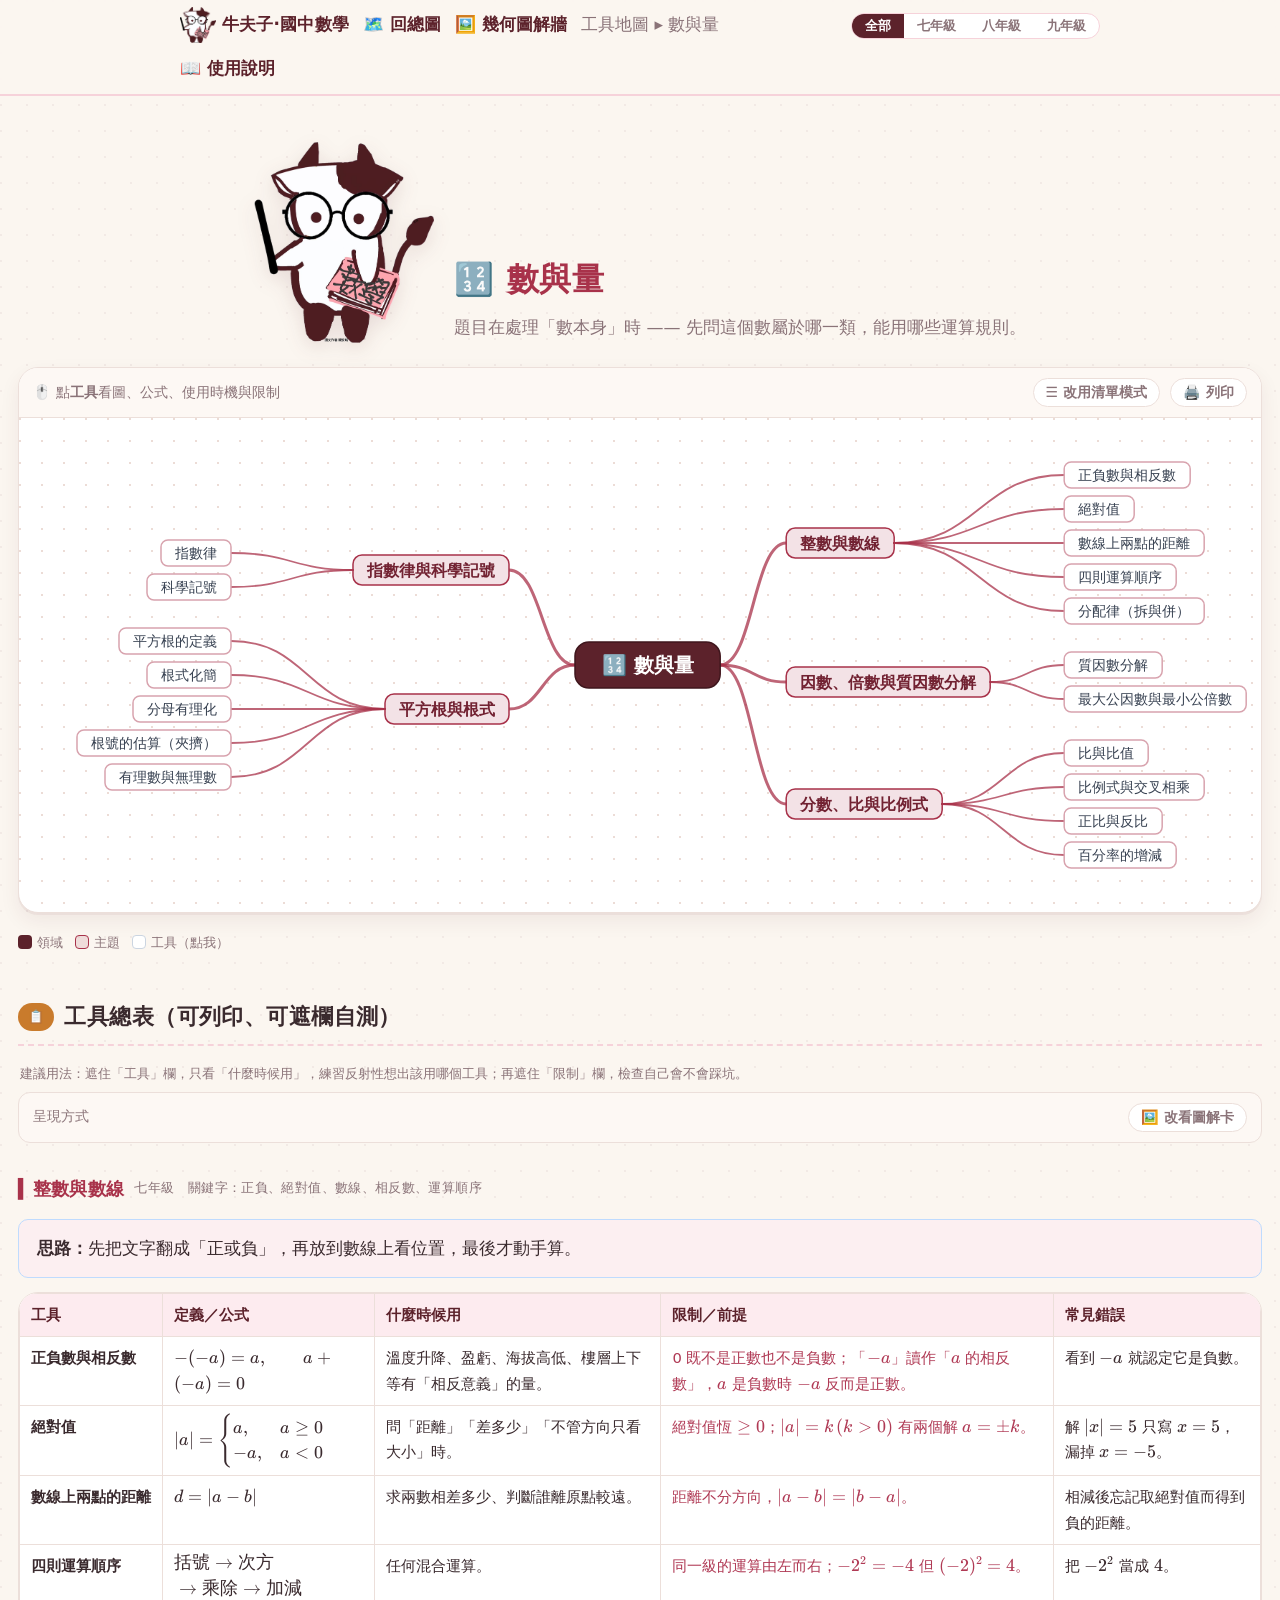
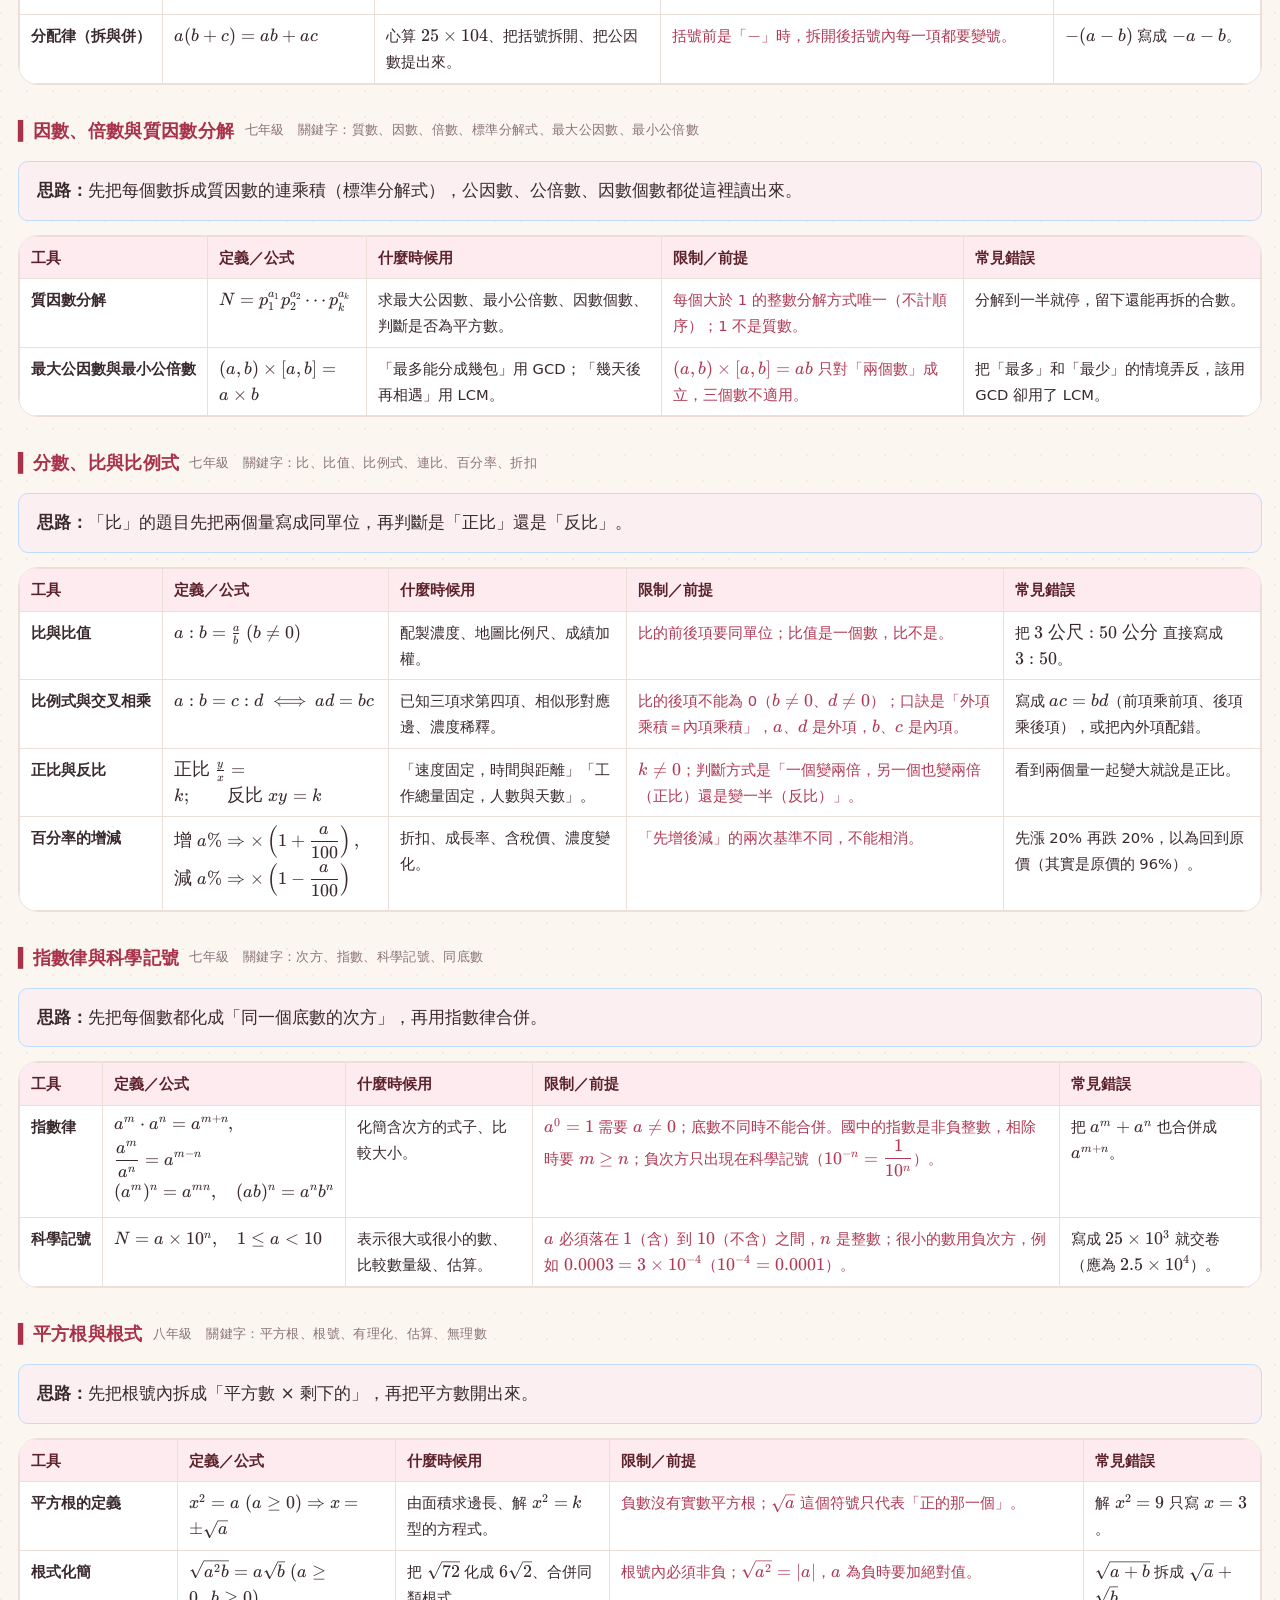
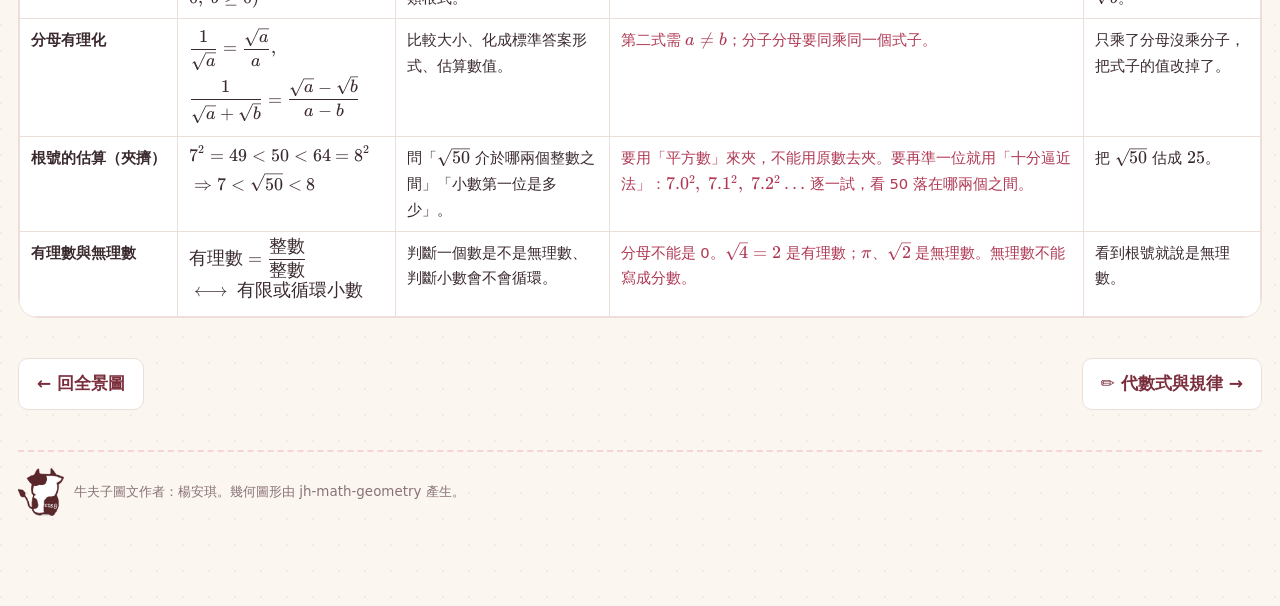
==== commit 786e3a5d: "從錯題本連過來時顯示「← 回錯題本」按鈕（assets/wb-back.js） Co-Authored-By: Claude Opus 5.5 <noreply@anthropic.com>" ====
--- a/branch.html
+++ b/branch.html
@@ -154,5 +154,6 @@
   }
 });
 </script>
+<script src="assets/wb-back.js"></script>
 </body>
 </html>
--- a/assets/figstyle.css
+++ b/assets/figstyle.css
@@ -26,7 +26,9 @@
 
 /* ── 圖的通用容器 ── */
 .fig { display: flex; justify-content: center; align-items: center; }
-.fig svg, .fig-card svg, .lv-thumb svg, .hit-thumb svg, table.tools td.t-fig svg {
+/* 只能選到「幾何圖」那個 svg（直接子元素）。KaTeX 的根號、長箭頭本身也是小 svg，
+   如果寫成 .fig-card svg 會連它們一起套上 height:auto / display:block，根號就不見了。 */
+.fig > svg, .fig-card .fc-fig > svg, .lv-thumb > svg, .hit-thumb > svg, table.tools td.t-fig > svg {
   max-width: 100%; height: auto; display: block;
 }
 .fig.fig-lg {
@@ -110,3 +112,10 @@
   .fig-card { break-inside: avoid; box-shadow: none; }
   .gal-nav { display: none; }
 }
+
+/* 「補充」標籤：超出 108 課綱國中範圍、但仍保留的內容 */
+.ext-chip{display:inline-block;margin-left:6px;padding:1px 7px;border-radius:999px;
+  font-size:11px;font-weight:700;line-height:1.5;vertical-align:middle;white-space:nowrap;
+  color:#8a5a12;background:#fdf0d2;border:1px solid #e8c77e}
+.dw-lab.lab-ext{color:#8a5a12;background:#fdf0d2}
+@media print{.ext-chip{border-color:#999;color:#333;background:none}}
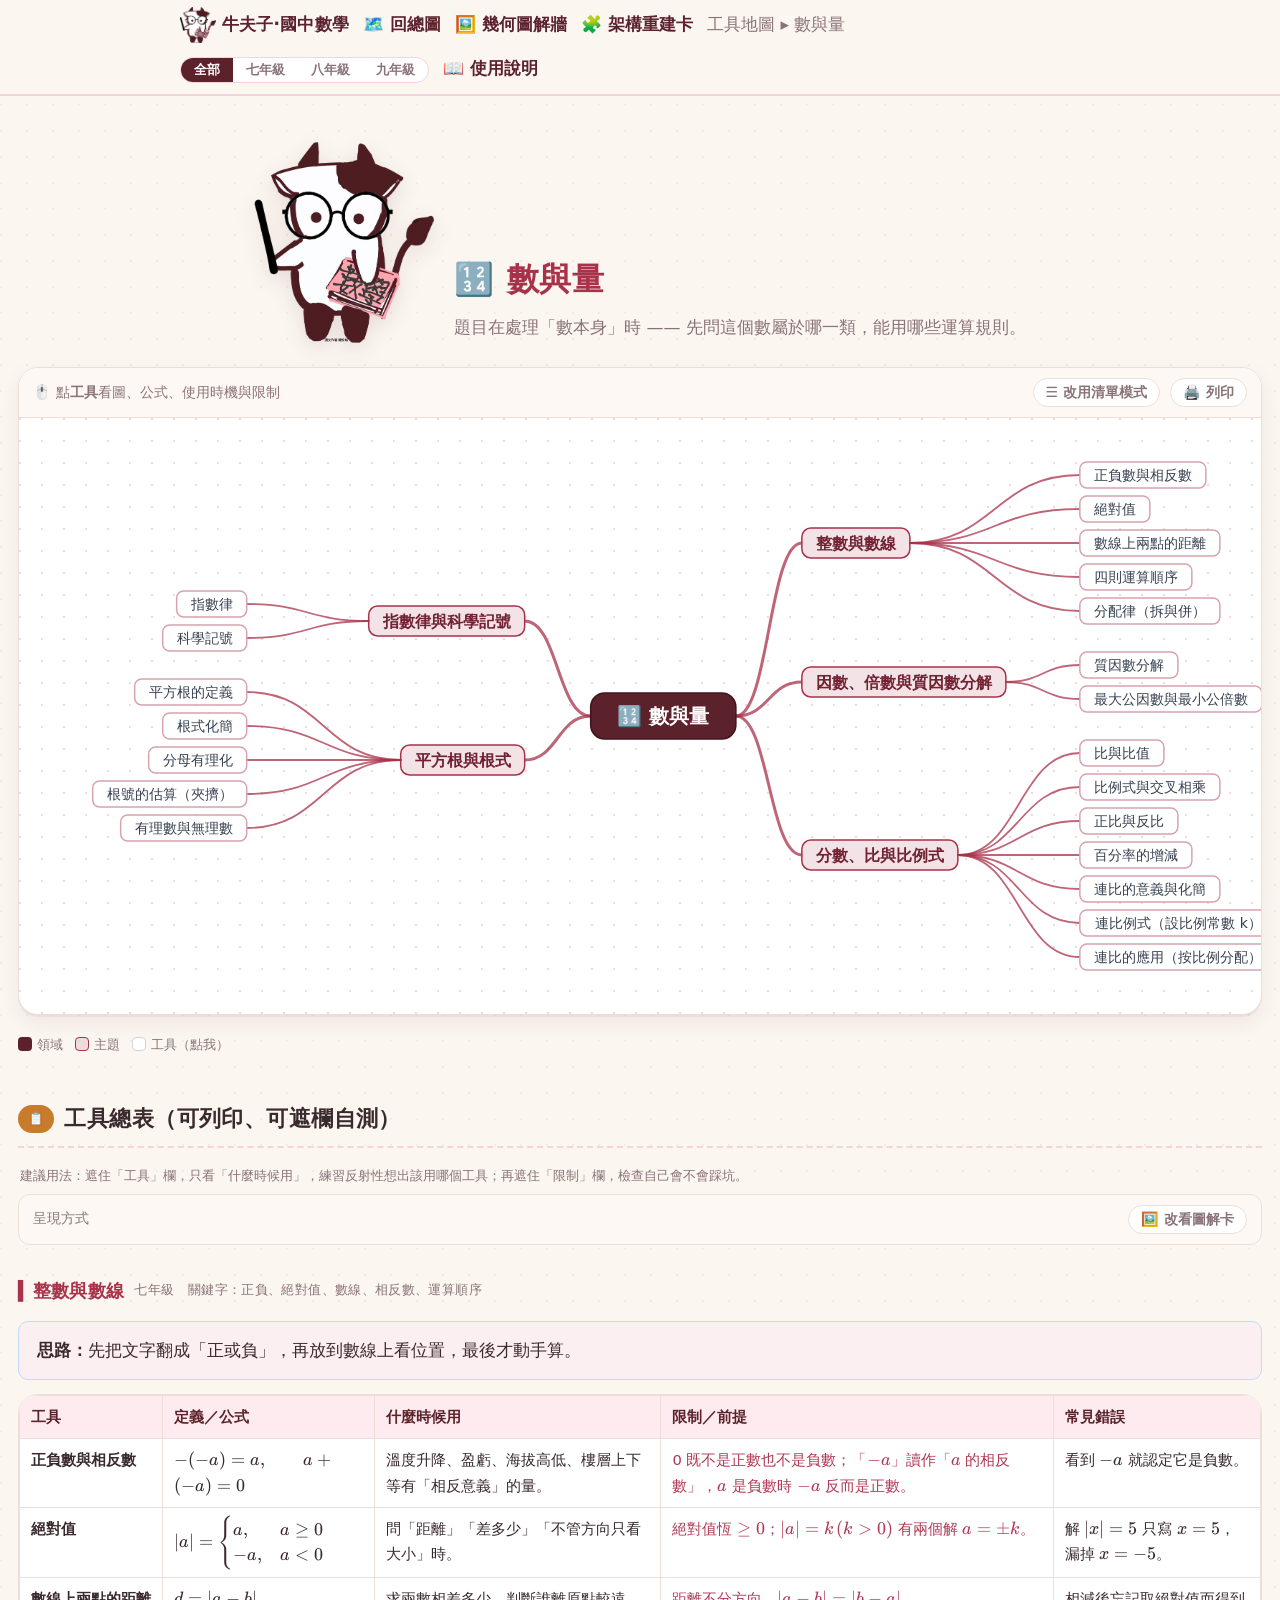
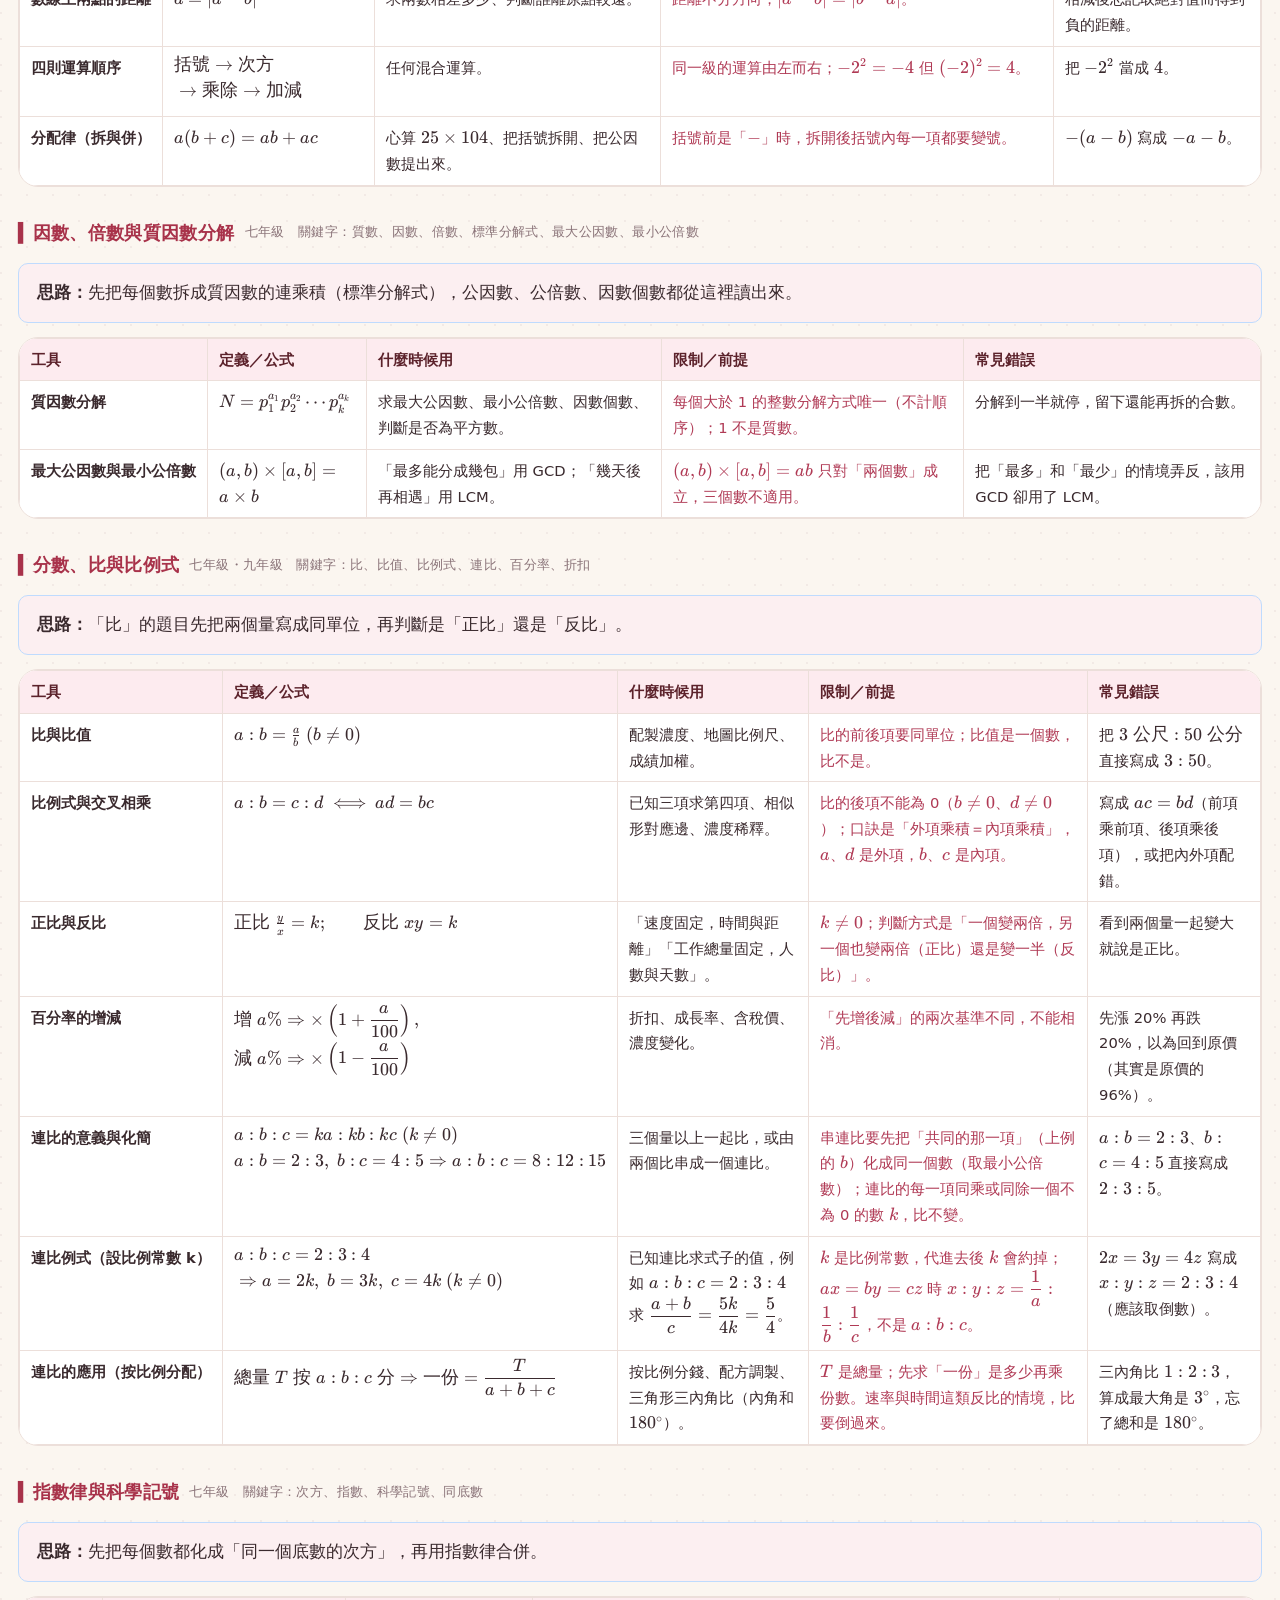
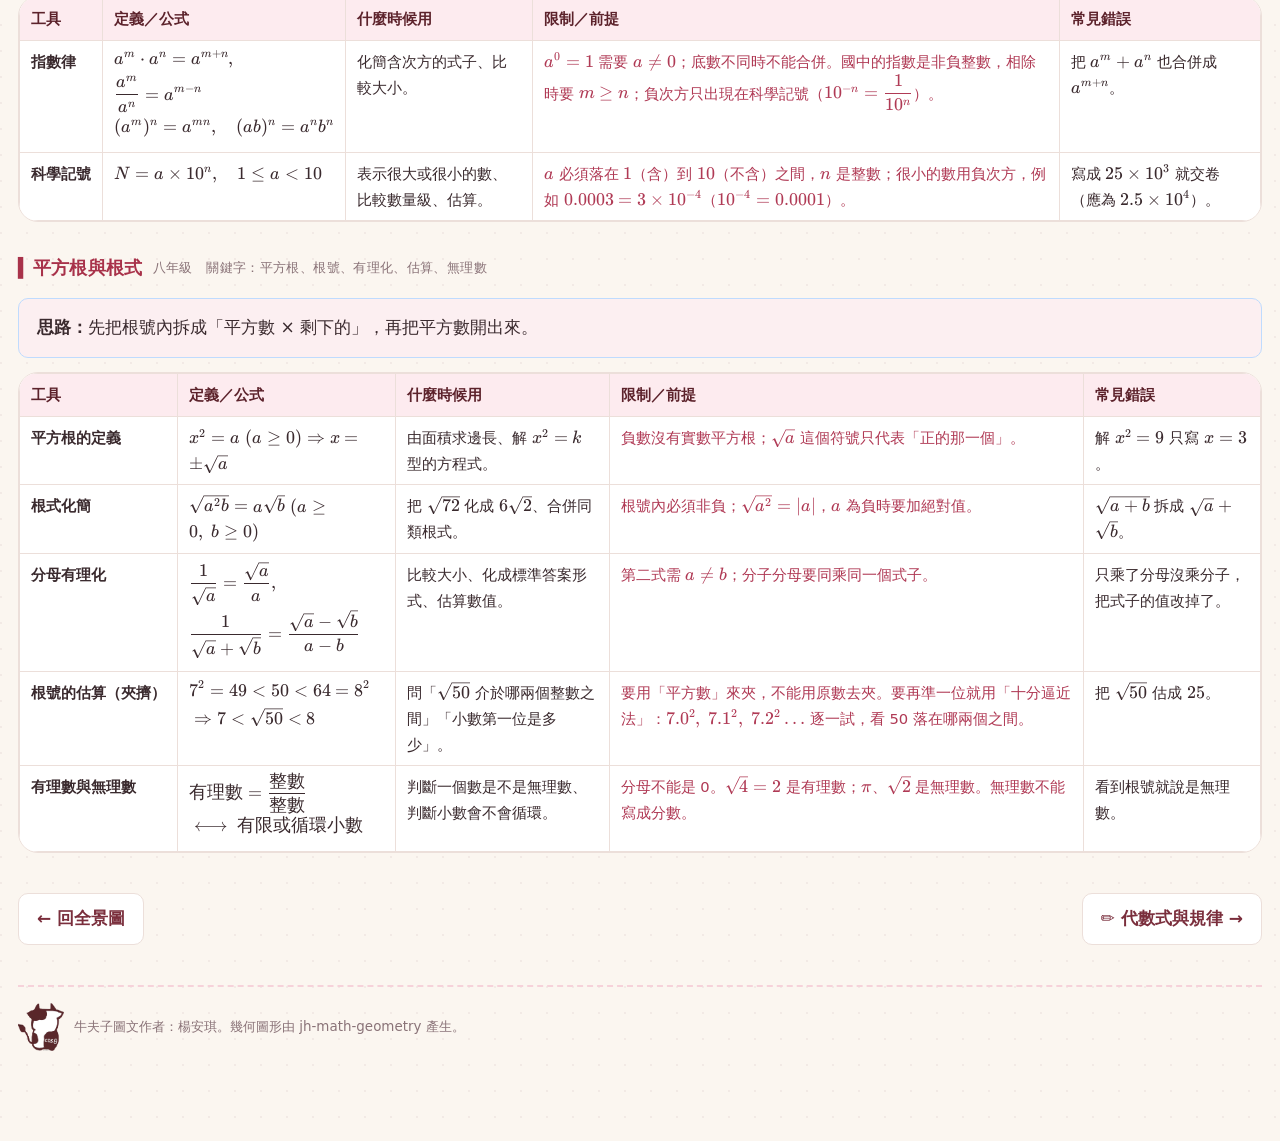
==== commit 71895d43: "新增架構重建卡線上頁（9 張：空白卡＋標準版、下載 PDF），工具地圖、分支圖、圖解牆頁首加入口 Co-Authored-By: Claude Opus 5.5 <noreply@anthropic." ====
--- a/branch.html
+++ b/branch.html
@@ -1,159 +1,160 @@
-<!DOCTYPE html>
-<html lang="zh-Hant">
-<head>
-<meta charset="UTF-8">
-<meta name="viewport" content="width=device-width, initial-scale=1">
-<title>分支圖｜國中數學工具地圖</title>
-<link rel="stylesheet" href="assets/katex/katex.min.css">
-<link rel="stylesheet" href="assets/style.css">
-<link rel="stylesheet" href="assets/mapstyle.css">
-<link rel="stylesheet" href="assets/figstyle.css">
-<link rel="stylesheet" href="assets/theme-cow.css">
-<script defer src="assets/katex/katex.min.js"></script>
-<script defer src="assets/katex/auto-render.min.js"></script>
-</head>
-<body>
-<div class="topbar"><div class="topbar-inner">
-  <a class="cow-brand" href="index.html"><img class="cow-logo" src="assets/mascot/web/cow_stand.png" alt="牛夫子"><span class="brand-t">牛夫子‧國中數學</span></a>
-  <a href="map.html">🗺️ 回總圖</a>
-  <a href="gallery.html">🖼️ 幾何圖解牆</a>
-  <span class="crumb" id="crumb">分支圖</span>
-  <span class="spacer"></span>
-  <span id="gradeSwitch"></span>
-  <a href="guide.html">📖 使用說明</a>
-</div></div>
-
-<div class="wrap-wide">
-  <div class="map-hero">
-    <div class="hero-row">
-      <img class="hero-cow" src="assets/mascot/web/cow_baton.png" alt="拿著指揮棒上課的牛夫子">
-      <div class="hero-text">
-        <h1 id="domTitle">—</h1>
-        <p id="domAsk"></p>
-      </div>
-    </div>
-  </div>
-
-  <div class="mm-shell">
-    <div class="mm-bar">
-      <span>🖱️ 點<b>工具</b>看圖、公式、使用時機與限制</span>
-      <span class="sp"></span>
-      <button id="viewToggle">☰ 改用清單模式</button>
-      <button onclick="window.print()">🖨️ 列印</button>
-    </div>
-    <div class="mm-scroll" id="branchMap"></div>
-  </div>
-
-  <div class="legend">
-    <span><i style="background:#5c222b"></i>領域</span>
-    <span id="lgTopic"><i></i>主題</span>
-    <span><i style="background:#fff;border:1.5px solid #cbd5e1"></i>工具（點我）</span>
-  </div>
-
-  <h2 class="sec" id="detailHead"><span class="tag tag-keyword">📋</span>工具總表</h2>
-  <p class="kw-hint" id="detailHint">建議用法：遮住「工具」欄，只看「什麼時候用」，練習反射性想出該用哪個工具；再遮住「限制」欄，檢查自己會不會踩坑。</p>
-  <div class="mm-bar" style="border:1px solid var(--line);border-radius:12px;margin-bottom:6px">
-    <span>呈現方式</span>
-    <span class="sp"></span>
-    <button id="detailToggle">切換</button>
-  </div>
-  <div id="toolDetail"></div>
-
-  <div class="ch-nav">
-    <a href="map.html">← 回全景圖</a>
-    <a id="nextDom" href="#">下一個領域 →</a>
-  </div>
-
-  <div class="cow-credit">
-    <img src="assets/mascot/web/cow_cos.png" alt="牛夫子的背影">
-    <span>牛夫子圖文作者：楊安琪。幾何圖形由 jh-math-geometry 產生。</span>
-  </div>
-</div>
-
-<script src="data/figs.js"></script>
-<script src="data/toolmap.js"></script>
-<script src="data/jm-1-number.js"></script>
-<script src="data/jm-2-algebra.js"></script>
-<script src="data/jm-3-equation.js"></script>
-<script src="data/jm-4-function.js"></script>
-<script src="data/jm-5-angle.js"></script>
-<script src="data/jm-6-quad.js"></script>
-<script src="data/jm-7-circle.js"></script>
-<script src="data/jm-8-similar.js"></script>
-<script src="data/jm-9-solid.js"></script>
-<script src="data/jm-10-stat.js"></script>
-<script src="assets/jmap.js"></script>
-<script>
-document.addEventListener("DOMContentLoaded", function () {
-  MathMap.mountGradeSwitch("gradeSwitch");
-  var doms = MathMap.domains();
-  var id = MathMap.param("d") || doms[0].id;
-  var dom = MathMap.domainById(id) || doms[0];
-
-  document.title = dom.n + "｜國中數學工具地圖";
-  document.getElementById("crumb").textContent = "工具地圖 ▸ " + dom.n;
-  var h = document.getElementById("domTitle");
-  h.textContent = dom.icon + " " + dom.n;
-  h.style.color = dom.color;
-  document.getElementById("domAsk").textContent = dom.ask;
-  document.querySelector("#lgTopic i").style.cssText =
-    "background:" + dom.color + "22;border:1.5px solid " + dom.color;
-
-  MathMap.viewController("viewToggle", function (mode) {
-    var box = document.getElementById("branchMap");
-    box.classList.toggle("list", mode === "list");
-    if (mode === "list") MathMap.renderBranchList("branchMap", dom);
-    else MathMap.renderBranch("branchMap", dom);
-  });
-
-  // 幾何領域預設用「圖卡」，其餘領域預設用「表格」；可用按鈕互換。
-  var mode = dom.geo ? "cards" : "table";
-  var btn = document.getElementById("detailToggle");
-  function paintDetail() {
-    if (mode === "cards") {
-      MathMap.renderFigCards("toolDetail", dom);
-      document.getElementById("detailHead").innerHTML =
-        '<span class="tag tag-example">🖼️</span>圖解卡（點卡片看細節）';
-      document.getElementById("detailHint").textContent =
-        "每張卡片就是一個工具：上面是圖，下面是「什麼時候用」與「限制」。看圖想不起名稱時，正是要複習的地方。";
-      btn.textContent = "📋 改看工具總表";
-    } else {
-      MathMap.renderToolTable("toolDetail", dom);
-      document.getElementById("detailHead").innerHTML =
-        '<span class="tag tag-keyword">📋</span>工具總表（可列印、可遮欄自測）';
-      document.getElementById("detailHint").textContent =
-        "建議用法：遮住「工具」欄，只看「什麼時候用」，練習反射性想出該用哪個工具；再遮住「限制」欄，檢查自己會不會踩坑。";
-      btn.textContent = "🖼️ 改看圖解卡";
-    }
-  }
-  btn.addEventListener("click", function () {
-    mode = (mode === "cards") ? "table" : "cards";
-    paintDetail();
-  });
-  paintDetail();
-
-  // 下一個領域
-  var idx = doms.indexOf(dom);
-  var nxt = doms[(idx + 1) % doms.length];
-  var a = document.getElementById("nextDom");
-  a.href = "branch.html#d=" + nxt.id;
-  a.textContent = nxt.icon + " " + nxt.n + " →";
-  a.onclick = function (e) { e.preventDefault(); location.href = a.href; location.reload(); };
-
-  // 若帶 &t=主題，直接開該主題的說明
-  var t = MathMap.param("t");
-  if (t) {
-    (dom.topics || []).forEach(function (tp) {
-      if (tp.id !== t) return;
-      MathMap.openTool({
-        n: tp.n, g: tp.g, fig: tp.fig,
-        w: (tp.kw || []).map(function (k) { return "「" + k + "」"; }).join("、"),
-        l: tp.flow || ""
-      }, dom.n);
-    });
-  }
-});
-</script>
-<script src="assets/wb-back.js"></script>
-</body>
-</html>
+<!DOCTYPE html>
+<html lang="zh-Hant">
+<head>
+<meta charset="UTF-8">
+<meta name="viewport" content="width=device-width, initial-scale=1">
+<title>分支圖｜國中數學工具地圖</title>
+<link rel="stylesheet" href="assets/katex/katex.min.css">
+<link rel="stylesheet" href="assets/style.css">
+<link rel="stylesheet" href="assets/mapstyle.css">
+<link rel="stylesheet" href="assets/figstyle.css">
+<link rel="stylesheet" href="assets/theme-cow.css">
+<script defer src="assets/katex/katex.min.js"></script>
+<script defer src="assets/katex/auto-render.min.js"></script>
+</head>
+<body>
+<div class="topbar"><div class="topbar-inner">
+  <a class="cow-brand" href="index.html"><img class="cow-logo" src="assets/mascot/web/cow_stand.png" alt="牛夫子"><span class="brand-t">牛夫子‧國中數學</span></a>
+  <a href="map.html">🗺️ 回總圖</a>
+  <a href="gallery.html">🖼️ 幾何圖解牆</a>
+  <a href="frame.html">🧩 架構重建卡</a>
+  <span class="crumb" id="crumb">分支圖</span>
+  <span class="spacer"></span>
+  <span id="gradeSwitch"></span>
+  <a href="guide.html">📖 使用說明</a>
+</div></div>
+
+<div class="wrap-wide">
+  <div class="map-hero">
+    <div class="hero-row">
+      <img class="hero-cow" src="assets/mascot/web/cow_baton.png" alt="拿著指揮棒上課的牛夫子">
+      <div class="hero-text">
+        <h1 id="domTitle">—</h1>
+        <p id="domAsk"></p>
+      </div>
+    </div>
+  </div>
+
+  <div class="mm-shell">
+    <div class="mm-bar">
+      <span>🖱️ 點<b>工具</b>看圖、公式、使用時機與限制</span>
+      <span class="sp"></span>
+      <button id="viewToggle">☰ 改用清單模式</button>
+      <button onclick="window.print()">🖨️ 列印</button>
+    </div>
+    <div class="mm-scroll" id="branchMap"></div>
+  </div>
+
+  <div class="legend">
+    <span><i style="background:#5c222b"></i>領域</span>
+    <span id="lgTopic"><i></i>主題</span>
+    <span><i style="background:#fff;border:1.5px solid #cbd5e1"></i>工具（點我）</span>
+  </div>
+
+  <h2 class="sec" id="detailHead"><span class="tag tag-keyword">📋</span>工具總表</h2>
+  <p class="kw-hint" id="detailHint">建議用法：遮住「工具」欄，只看「什麼時候用」，練習反射性想出該用哪個工具；再遮住「限制」欄，檢查自己會不會踩坑。</p>
+  <div class="mm-bar" style="border:1px solid var(--line);border-radius:12px;margin-bottom:6px">
+    <span>呈現方式</span>
+    <span class="sp"></span>
+    <button id="detailToggle">切換</button>
+  </div>
+  <div id="toolDetail"></div>
+
+  <div class="ch-nav">
+    <a href="map.html">← 回全景圖</a>
+    <a id="nextDom" href="#">下一個領域 →</a>
+  </div>
+
+  <div class="cow-credit">
+    <img src="assets/mascot/web/cow_cos.png" alt="牛夫子的背影">
+    <span>牛夫子圖文作者：楊安琪。幾何圖形由 jh-math-geometry 產生。</span>
+  </div>
+</div>
+
+<script src="data/figs.js"></script>
+<script src="data/toolmap.js"></script>
+<script src="data/jm-1-number.js"></script>
+<script src="data/jm-2-algebra.js"></script>
+<script src="data/jm-3-equation.js"></script>
+<script src="data/jm-4-function.js"></script>
+<script src="data/jm-5-angle.js"></script>
+<script src="data/jm-6-quad.js"></script>
+<script src="data/jm-7-circle.js"></script>
+<script src="data/jm-8-similar.js"></script>
+<script src="data/jm-9-solid.js"></script>
+<script src="data/jm-10-stat.js"></script>
+<script src="assets/jmap.js"></script>
+<script>
+document.addEventListener("DOMContentLoaded", function () {
+  MathMap.mountGradeSwitch("gradeSwitch");
+  var doms = MathMap.domains();
+  var id = MathMap.param("d") || doms[0].id;
+  var dom = MathMap.domainById(id) || doms[0];
+
+  document.title = dom.n + "｜國中數學工具地圖";
+  document.getElementById("crumb").textContent = "工具地圖 ▸ " + dom.n;
+  var h = document.getElementById("domTitle");
+  h.textContent = dom.icon + " " + dom.n;
+  h.style.color = dom.color;
+  document.getElementById("domAsk").textContent = dom.ask;
+  document.querySelector("#lgTopic i").style.cssText =
+    "background:" + dom.color + "22;border:1.5px solid " + dom.color;
+
+  MathMap.viewController("viewToggle", function (mode) {
+    var box = document.getElementById("branchMap");
+    box.classList.toggle("list", mode === "list");
+    if (mode === "list") MathMap.renderBranchList("branchMap", dom);
+    else MathMap.renderBranch("branchMap", dom);
+  });
+
+  // 幾何領域預設用「圖卡」，其餘領域預設用「表格」；可用按鈕互換。
+  var mode = dom.geo ? "cards" : "table";
+  var btn = document.getElementById("detailToggle");
+  function paintDetail() {
+    if (mode === "cards") {
+      MathMap.renderFigCards("toolDetail", dom);
+      document.getElementById("detailHead").innerHTML =
+        '<span class="tag tag-example">🖼️</span>圖解卡（點卡片看細節）';
+      document.getElementById("detailHint").textContent =
+        "每張卡片就是一個工具：上面是圖，下面是「什麼時候用」與「限制」。看圖想不起名稱時，正是要複習的地方。";
+      btn.textContent = "📋 改看工具總表";
+    } else {
+      MathMap.renderToolTable("toolDetail", dom);
+      document.getElementById("detailHead").innerHTML =
+        '<span class="tag tag-keyword">📋</span>工具總表（可列印、可遮欄自測）';
+      document.getElementById("detailHint").textContent =
+        "建議用法：遮住「工具」欄，只看「什麼時候用」，練習反射性想出該用哪個工具；再遮住「限制」欄，檢查自己會不會踩坑。";
+      btn.textContent = "🖼️ 改看圖解卡";
+    }
+  }
+  btn.addEventListener("click", function () {
+    mode = (mode === "cards") ? "table" : "cards";
+    paintDetail();
+  });
+  paintDetail();
+
+  // 下一個領域
+  var idx = doms.indexOf(dom);
+  var nxt = doms[(idx + 1) % doms.length];
+  var a = document.getElementById("nextDom");
+  a.href = "branch.html#d=" + nxt.id;
+  a.textContent = nxt.icon + " " + nxt.n + " →";
+  a.onclick = function (e) { e.preventDefault(); location.href = a.href; location.reload(); };
+
+  // 若帶 &t=主題，直接開該主題的說明
+  var t = MathMap.param("t");
+  if (t) {
+    (dom.topics || []).forEach(function (tp) {
+      if (tp.id !== t) return;
+      MathMap.openTool({
+        n: tp.n, g: tp.g, fig: tp.fig,
+        w: (tp.kw || []).map(function (k) { return "「" + k + "」"; }).join("、"),
+        l: tp.flow || ""
+      }, dom.n);
+    });
+  }
+});
+</script>
+<script src="assets/wb-back.js"></script>
+</body>
+</html>
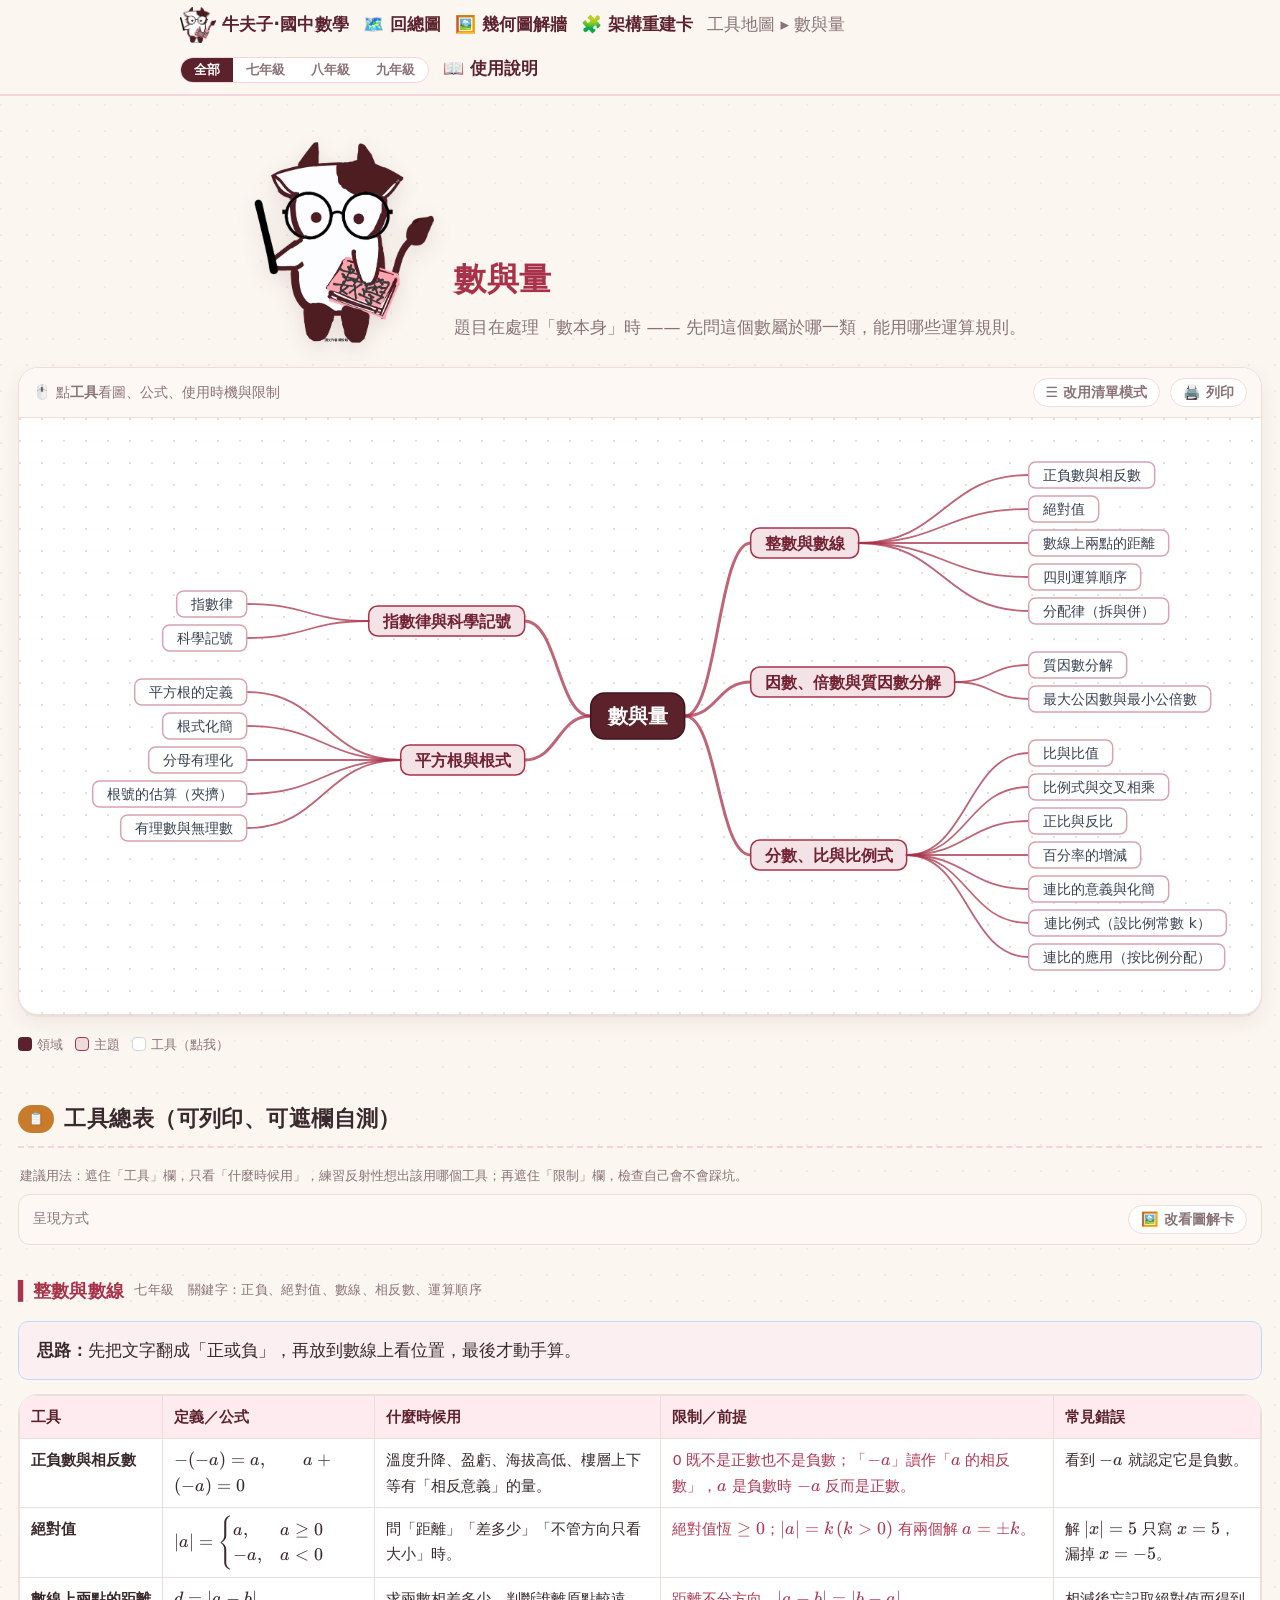
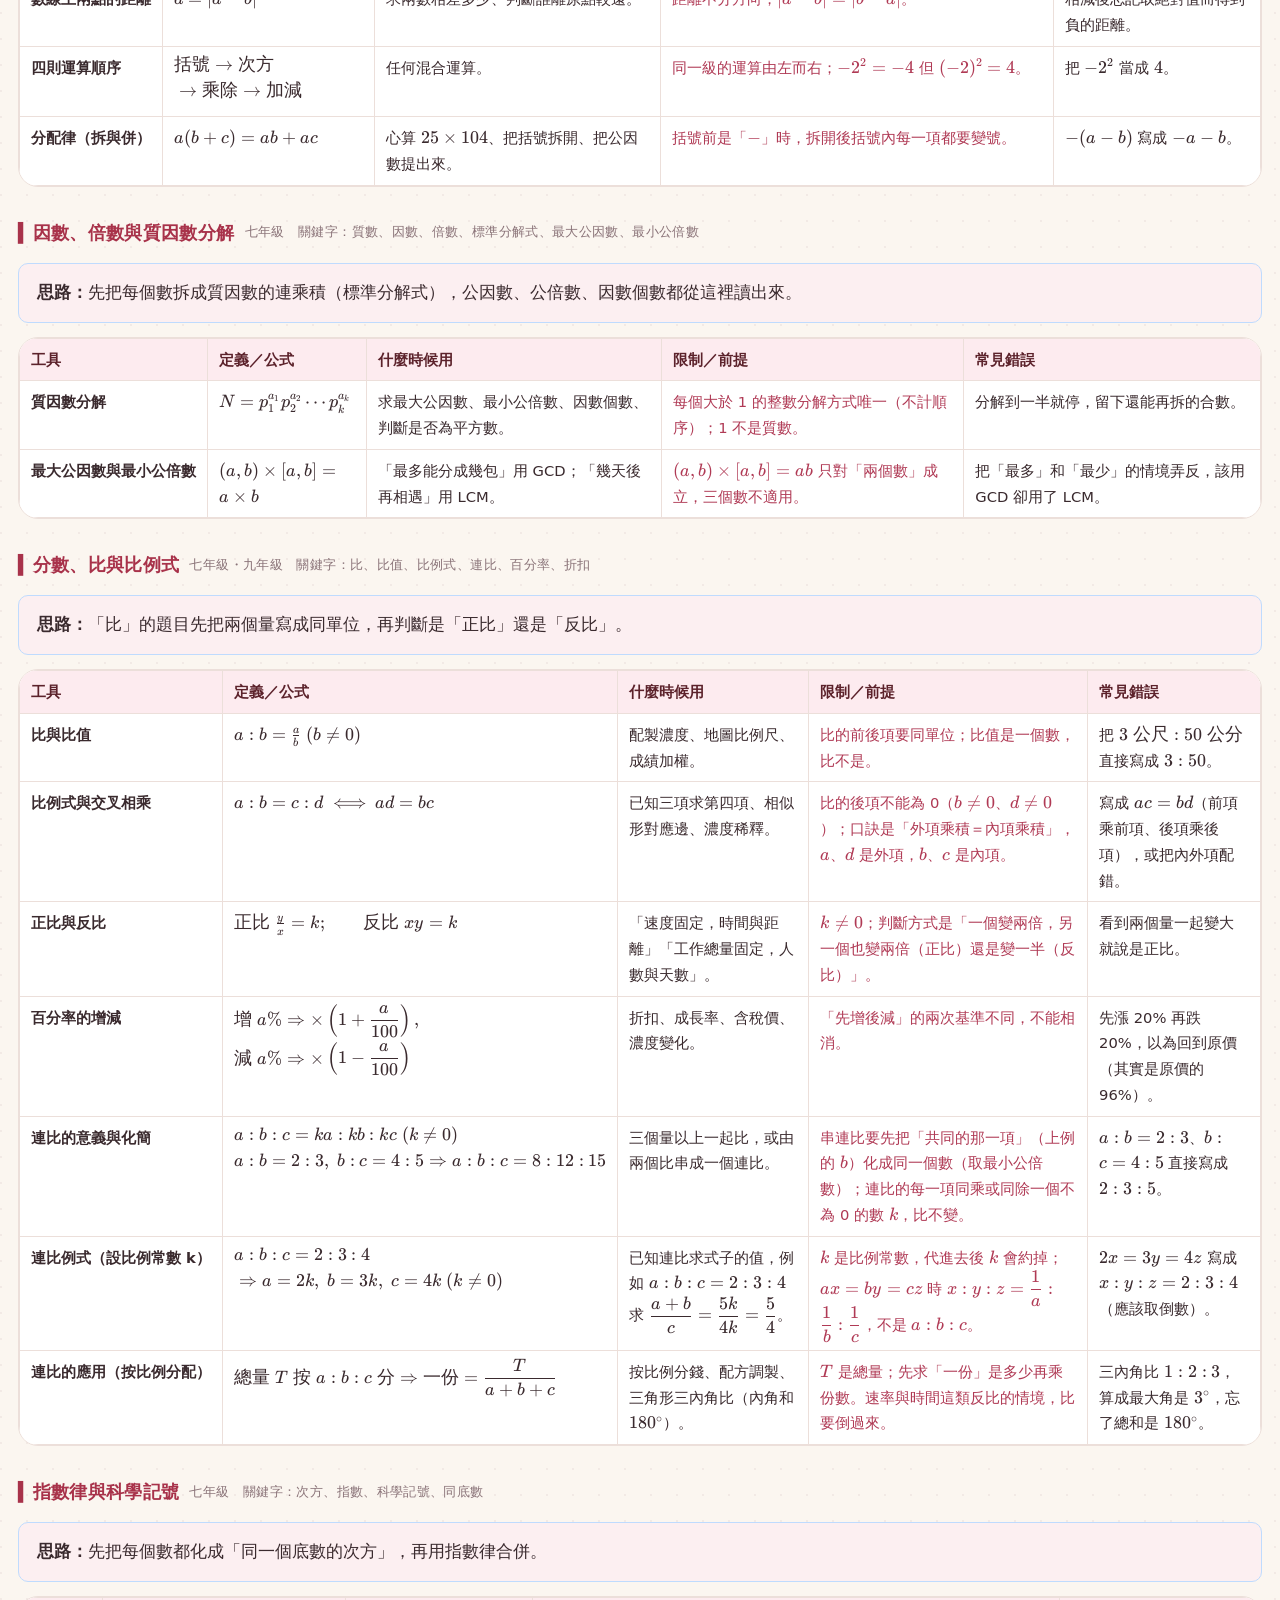
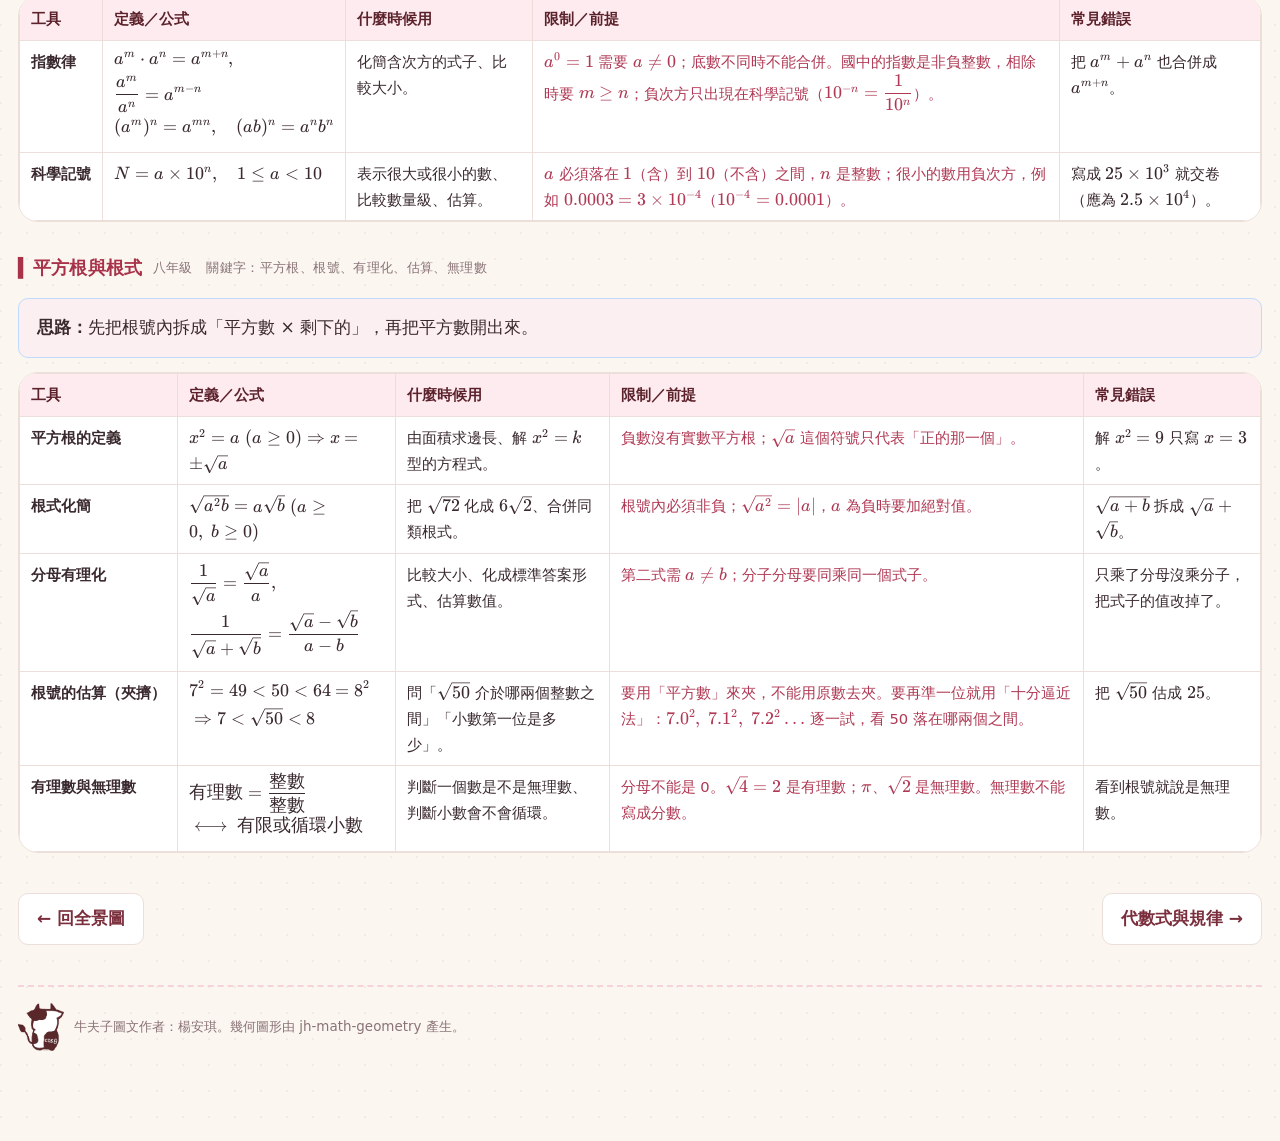
==== commit ec144afa: "feat(frames): 架構重建卡配圖 92 格、配色、紙本版型；地圖拿掉 emoji（老師 11-12「推上線」） - 13 張卡 92 格加配圖（全等 SSS/SAS/ASA/AAS/RHS " ====
--- a/branch.html
+++ b/branch.html
@@ -94,7 +94,7 @@
   document.title = dom.n + "｜國中數學工具地圖";
   document.getElementById("crumb").textContent = "工具地圖 ▸ " + dom.n;
   var h = document.getElementById("domTitle");
-  h.textContent = dom.icon + " " + dom.n;
+  h.textContent = (dom.icon ? dom.icon + " " : "") + dom.n;
   h.style.color = dom.color;
   document.getElementById("domAsk").textContent = dom.ask;
   document.querySelector("#lgTopic i").style.cssText =
@@ -138,7 +138,7 @@
   var nxt = doms[(idx + 1) % doms.length];
   var a = document.getElementById("nextDom");
   a.href = "branch.html#d=" + nxt.id;
-  a.textContent = nxt.icon + " " + nxt.n + " →";
+  a.textContent = (nxt.icon ? nxt.icon + " " : "") + nxt.n + " →";
   a.onclick = function (e) { e.preventDefault(); location.href = a.href; location.reload(); };
 
   // 若帶 &t=主題，直接開該主題的說明
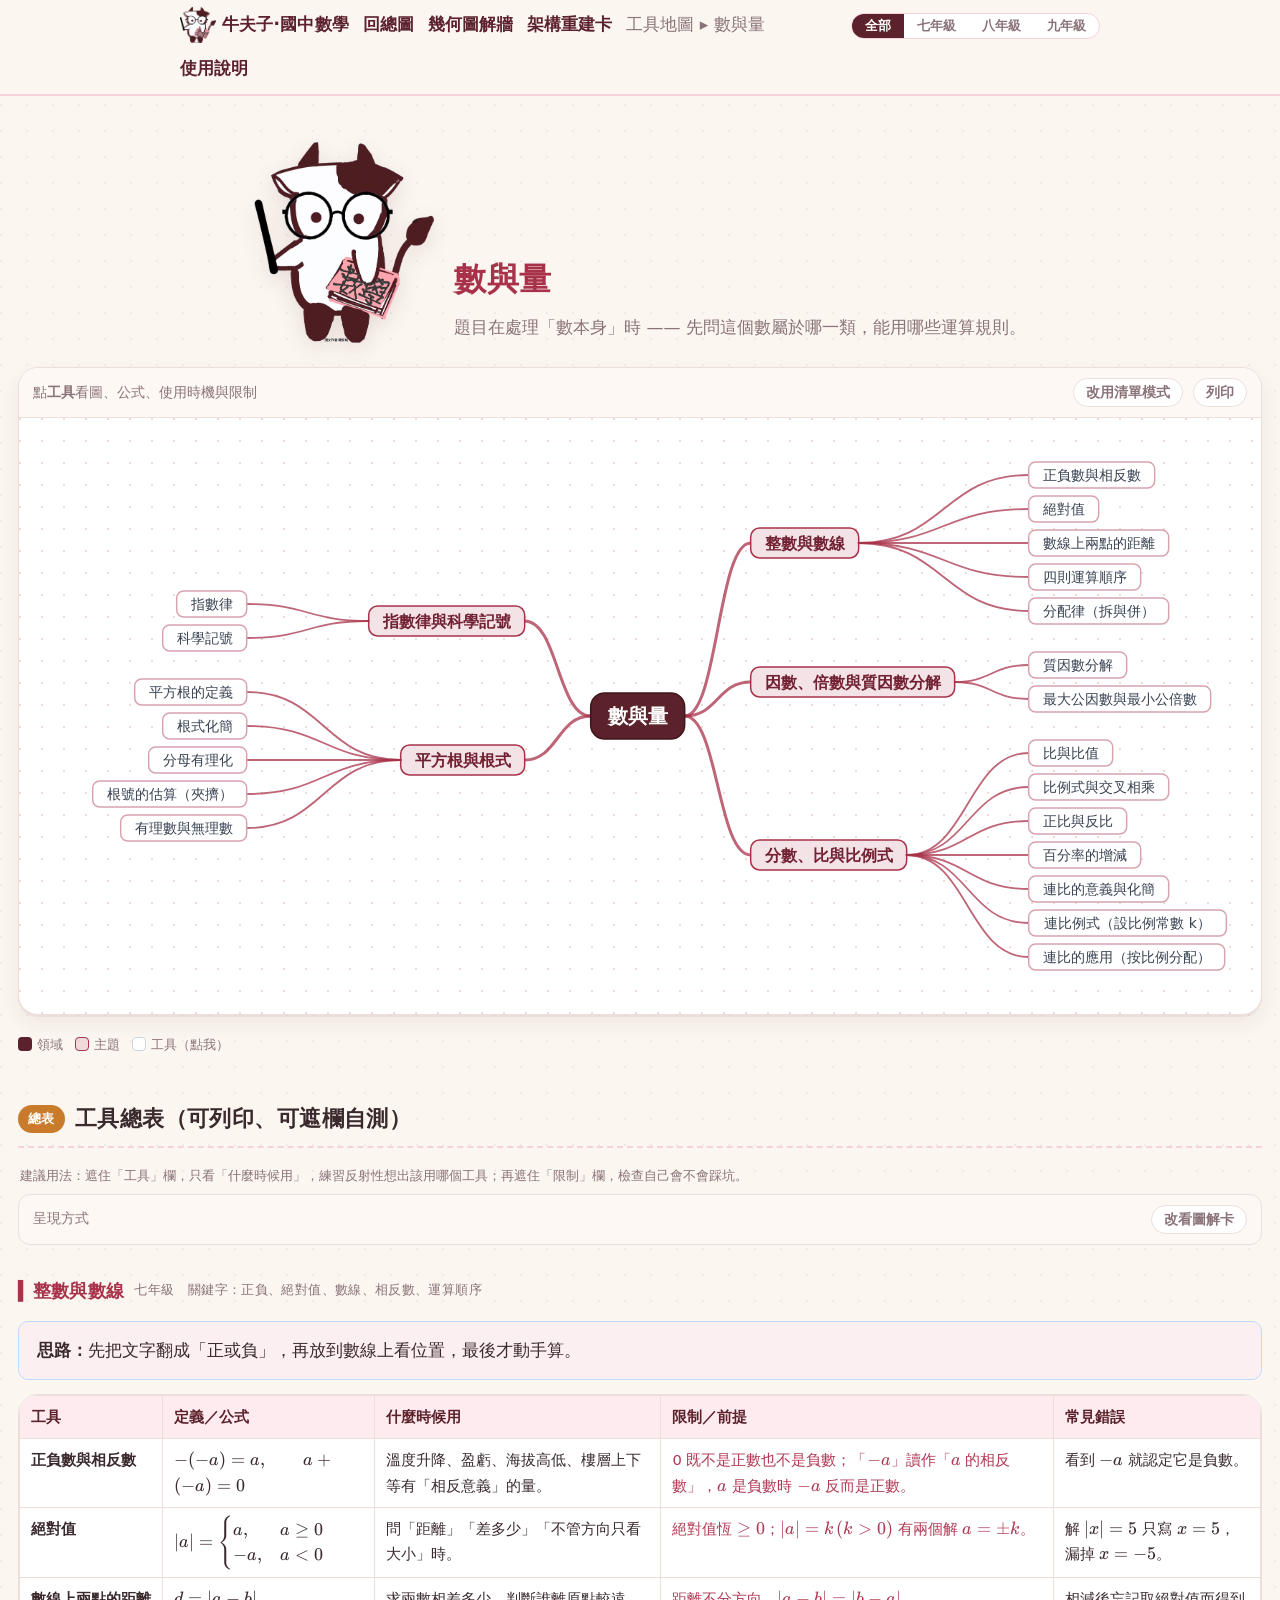
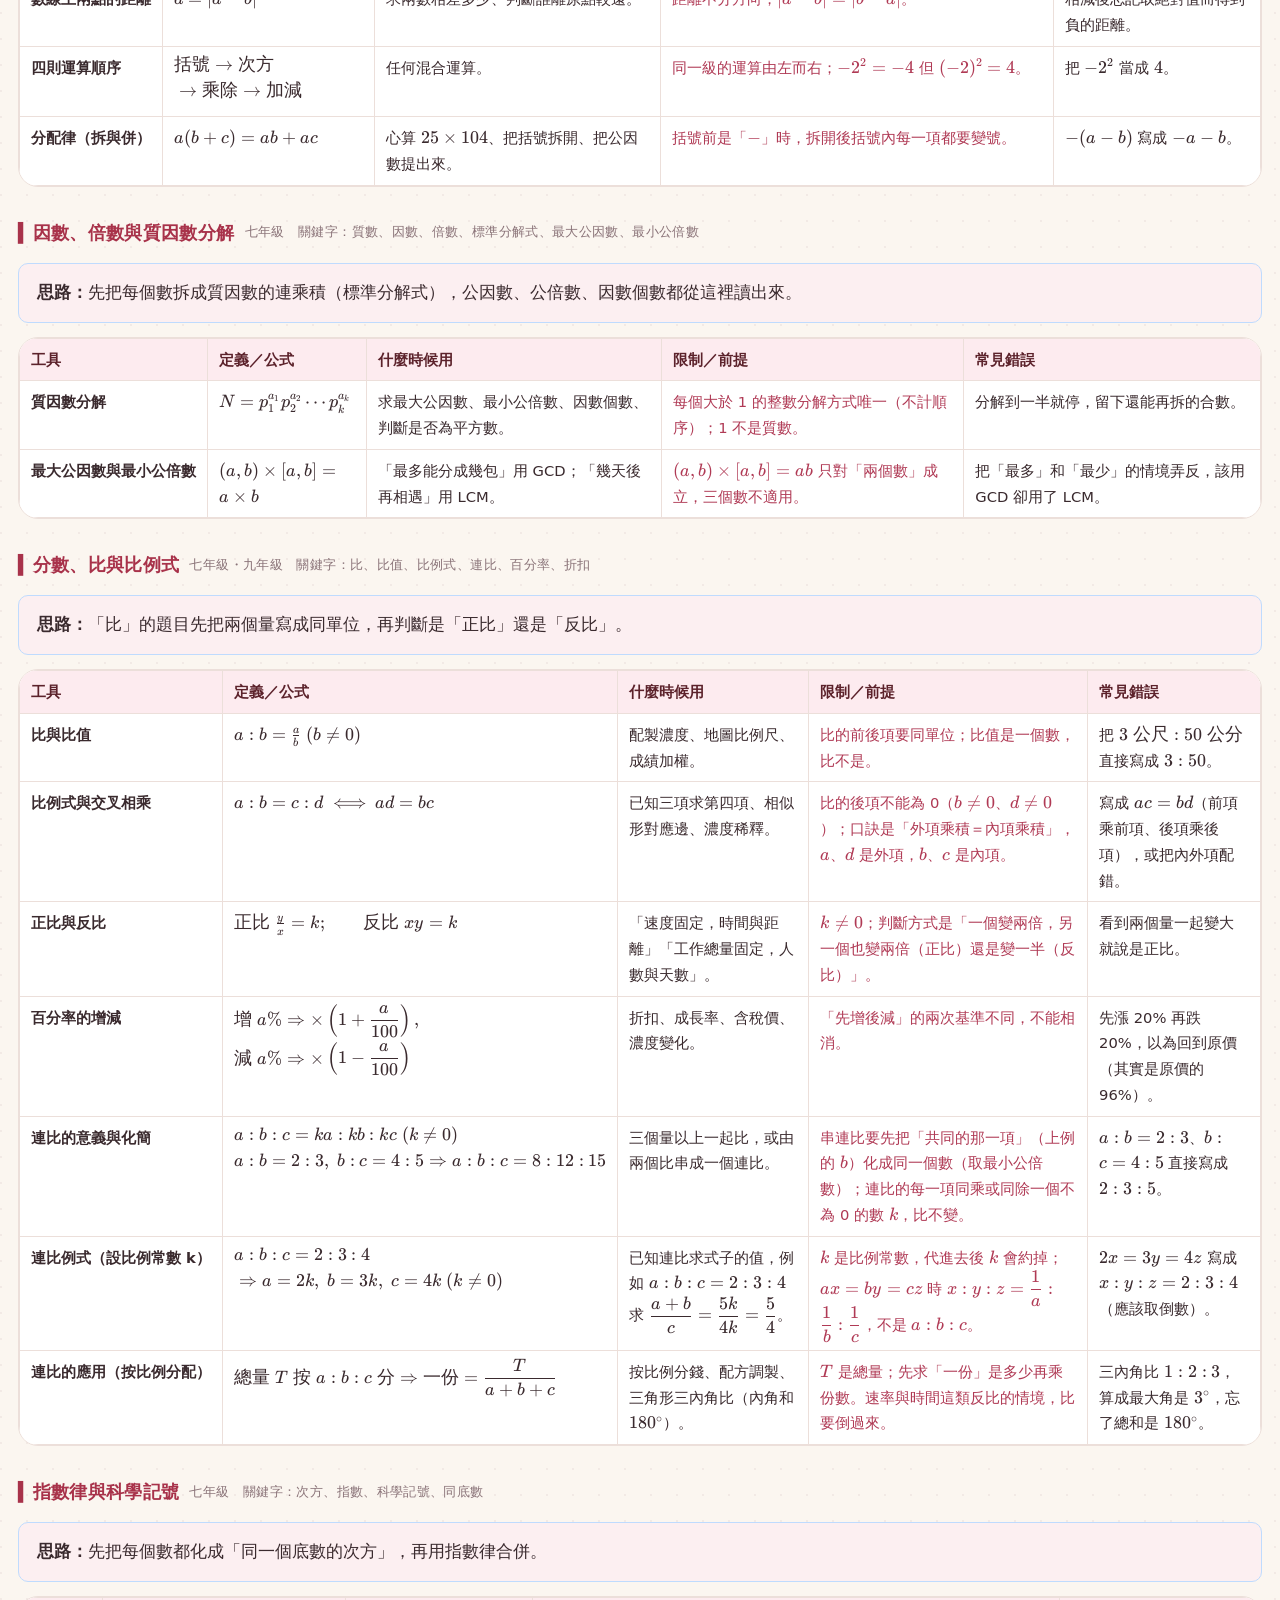
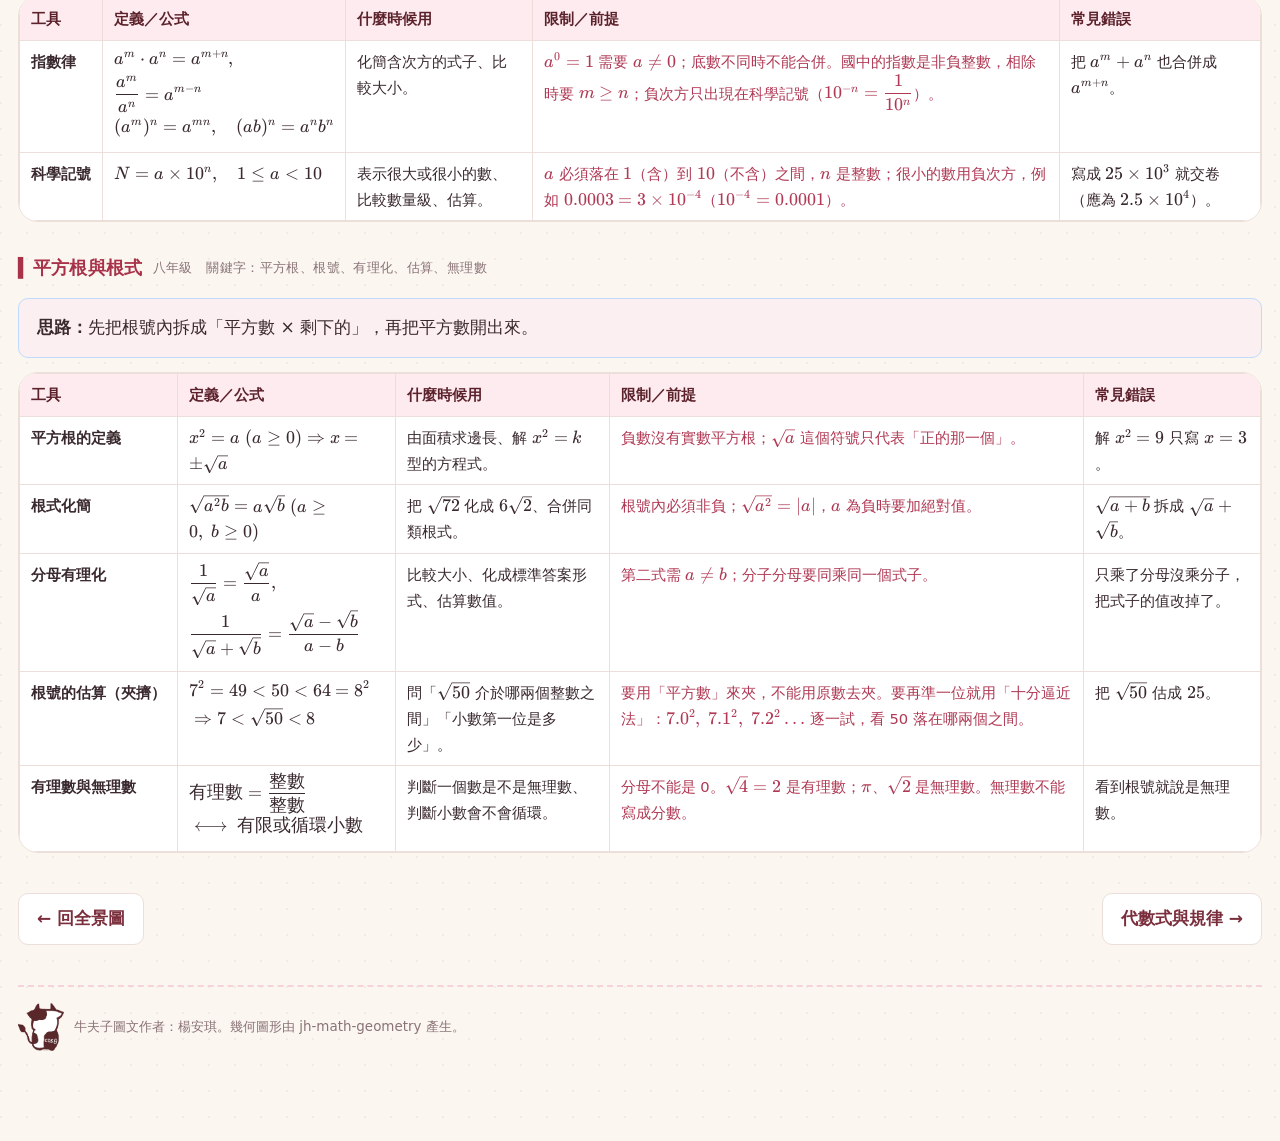
==== commit c71d8c03: "style(ui): 介面 emoji 換成文字與單色線條圖示（老師 11-22「換」、11-23「推吧」） 照高中地圖站做法：導覽列、標題、按鈕拿掉 emoji；小標籤換成兩個字的文字； 分支卡片改" ====
--- a/branch.html
+++ b/branch.html
@@ -15,13 +15,13 @@
 <body>
 <div class="topbar"><div class="topbar-inner">
   <a class="cow-brand" href="index.html"><img class="cow-logo" src="assets/mascot/web/cow_stand.png" alt="牛夫子"><span class="brand-t">牛夫子‧國中數學</span></a>
-  <a href="map.html">🗺️ 回總圖</a>
-  <a href="gallery.html">🖼️ 幾何圖解牆</a>
-  <a href="frame.html">🧩 架構重建卡</a>
+  <a href="map.html">回總圖</a>
+  <a href="gallery.html">幾何圖解牆</a>
+  <a href="frame.html">架構重建卡</a>
   <span class="crumb" id="crumb">分支圖</span>
   <span class="spacer"></span>
   <span id="gradeSwitch"></span>
-  <a href="guide.html">📖 使用說明</a>
+  <a href="guide.html">使用說明</a>
 </div></div>
 
 <div class="wrap-wide">
@@ -37,10 +37,10 @@
 
   <div class="mm-shell">
     <div class="mm-bar">
-      <span>🖱️ 點<b>工具</b>看圖、公式、使用時機與限制</span>
+      <span>點<b>工具</b>看圖、公式、使用時機與限制</span>
       <span class="sp"></span>
-      <button id="viewToggle">☰ 改用清單模式</button>
-      <button onclick="window.print()">🖨️ 列印</button>
+      <button id="viewToggle">改用清單模式</button>
+      <button onclick="window.print()">列印</button>
     </div>
     <div class="mm-scroll" id="branchMap"></div>
   </div>
@@ -51,7 +51,7 @@
     <span><i style="background:#fff;border:1.5px solid #cbd5e1"></i>工具（點我）</span>
   </div>
 
-  <h2 class="sec" id="detailHead"><span class="tag tag-keyword">📋</span>工具總表</h2>
+  <h2 class="sec" id="detailHead"><span class="tag tag-keyword">總表</span>工具總表</h2>
   <p class="kw-hint" id="detailHint">建議用法：遮住「工具」欄，只看「什麼時候用」，練習反射性想出該用哪個工具；再遮住「限制」欄，檢查自己會不會踩坑。</p>
   <div class="mm-bar" style="border:1px solid var(--line);border-radius:12px;margin-bottom:6px">
     <span>呈現方式</span>
@@ -114,17 +114,17 @@
     if (mode === "cards") {
       MathMap.renderFigCards("toolDetail", dom);
       document.getElementById("detailHead").innerHTML =
-        '<span class="tag tag-example">🖼️</span>圖解卡（點卡片看細節）';
+        '<span class="tag tag-example">圖解</span>圖解卡（點卡片看細節）';
       document.getElementById("detailHint").textContent =
         "每張卡片就是一個工具：上面是圖，下面是「什麼時候用」與「限制」。看圖想不起名稱時，正是要複習的地方。";
-      btn.textContent = "📋 改看工具總表";
+      btn.textContent = "改看工具總表";
     } else {
       MathMap.renderToolTable("toolDetail", dom);
       document.getElementById("detailHead").innerHTML =
-        '<span class="tag tag-keyword">📋</span>工具總表（可列印、可遮欄自測）';
+        '<span class="tag tag-keyword">總表</span>工具總表（可列印、可遮欄自測）';
       document.getElementById("detailHint").textContent =
         "建議用法：遮住「工具」欄，只看「什麼時候用」，練習反射性想出該用哪個工具；再遮住「限制」欄，檢查自己會不會踩坑。";
-      btn.textContent = "🖼️ 改看圖解卡";
+      btn.textContent = "改看圖解卡";
     }
   }
   btn.addEventListener("click", function () {
--- a/assets/theme-cow.css
+++ b/assets/theme-cow.css
@@ -174,3 +174,12 @@
   body { background: #fff; }
   .hero-cow, .cow-say > img, .cow-empty img, .dw-sec .cow-mini, .cow-credit img { display: none; }
 }
+
+/* ── 不用 emoji（老師 11-07 裁定；國中 11-22 照高中 theme-cow.css 抄進來）：功能符號 ✓ ✗ 全站同一種顏色、字型；圖示一律單色線條 svg.ic ── */
+.mk-ok, .mk-no { font-family: "Segoe UI Symbol", "Noto Sans Symbols 2", "Apple Symbols", system-ui, sans-serif; font-weight: 700; font-style: normal; }
+.mk-ok { color: var(--green, #4e7a34); }
+.mk-no { color: var(--red, #b03a55); }
+svg.ic { width: 1em; height: 1em; vertical-align: -.14em; fill: none; stroke: currentColor; stroke-width: 1.5; stroke-linecap: round; stroke-linejoin: round; flex: 0 0 auto; }
+svg.ic.ic-ok { color: var(--green, #4e7a34); }
+svg.ic.ic-no { color: var(--red, #b03a55); }
+svg.ic.ic-dom { color: var(--cow-wine, #5c222b); margin-right: .3em; }
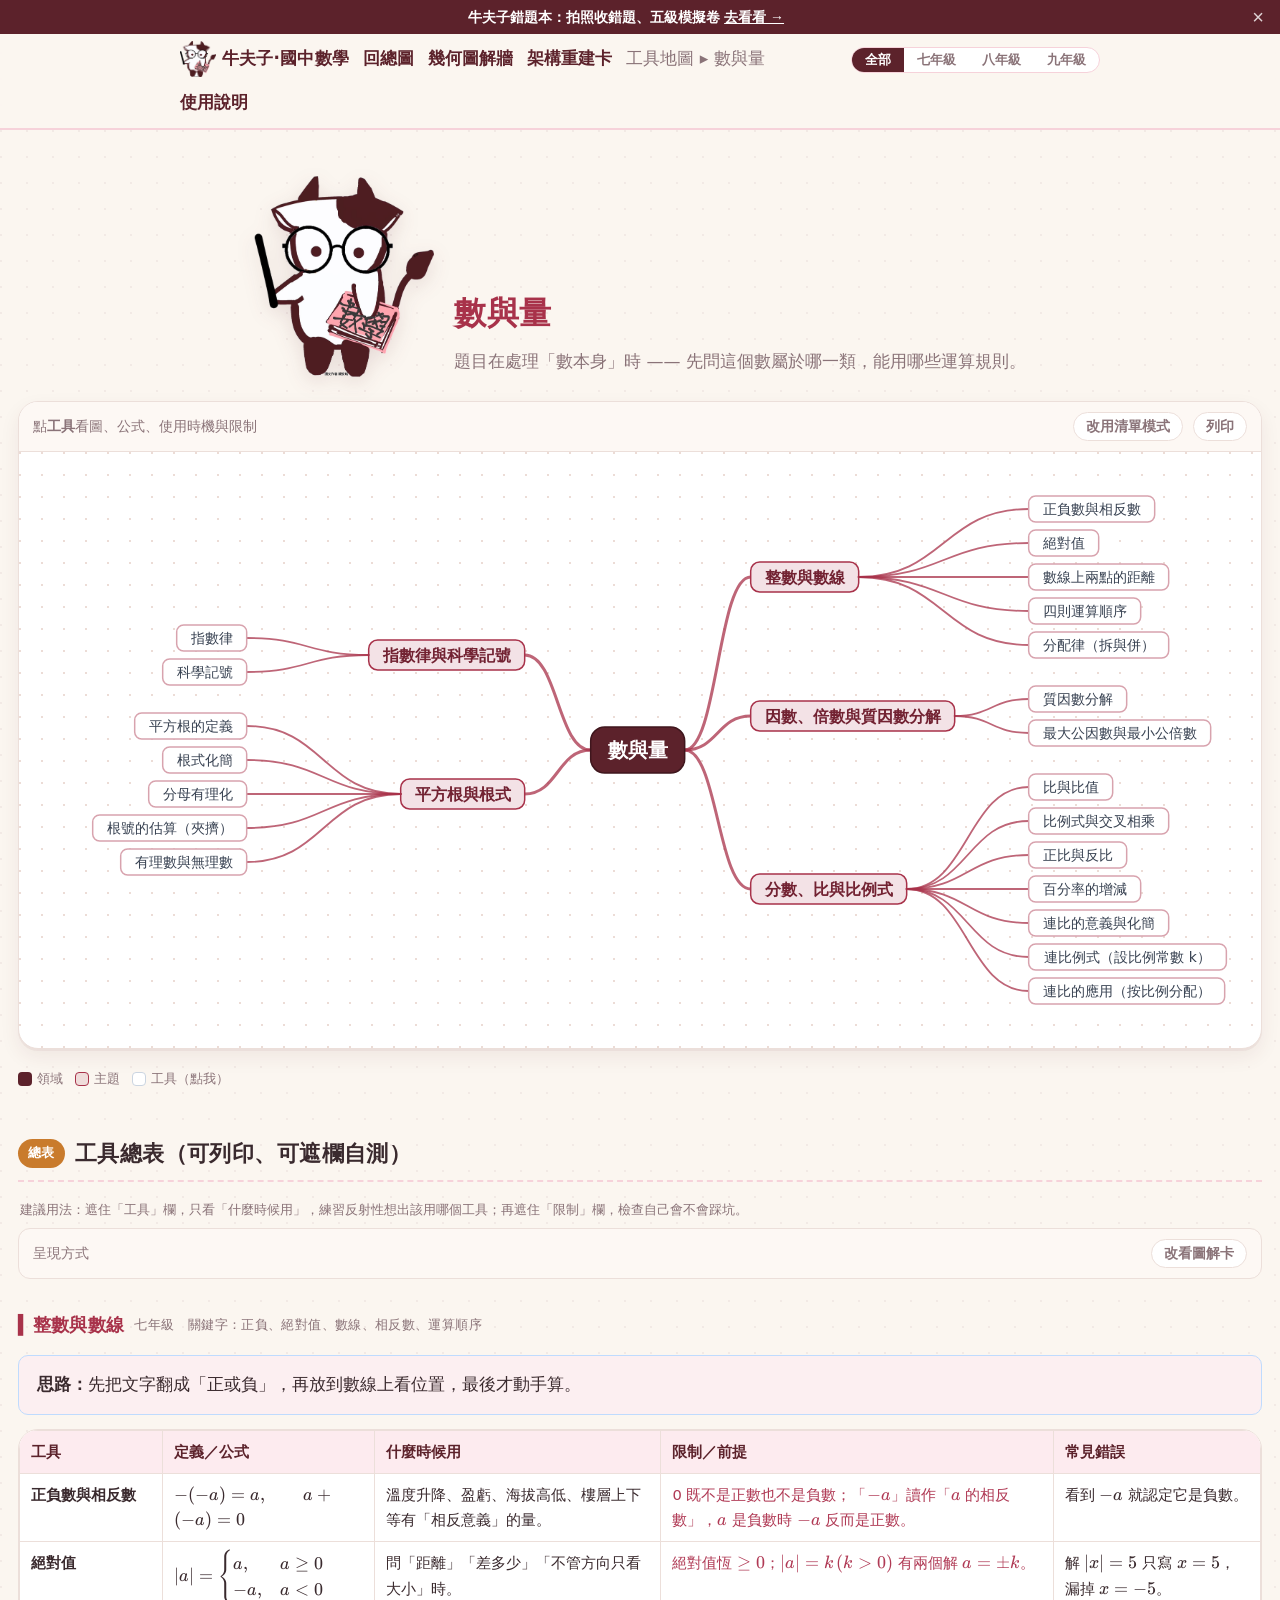
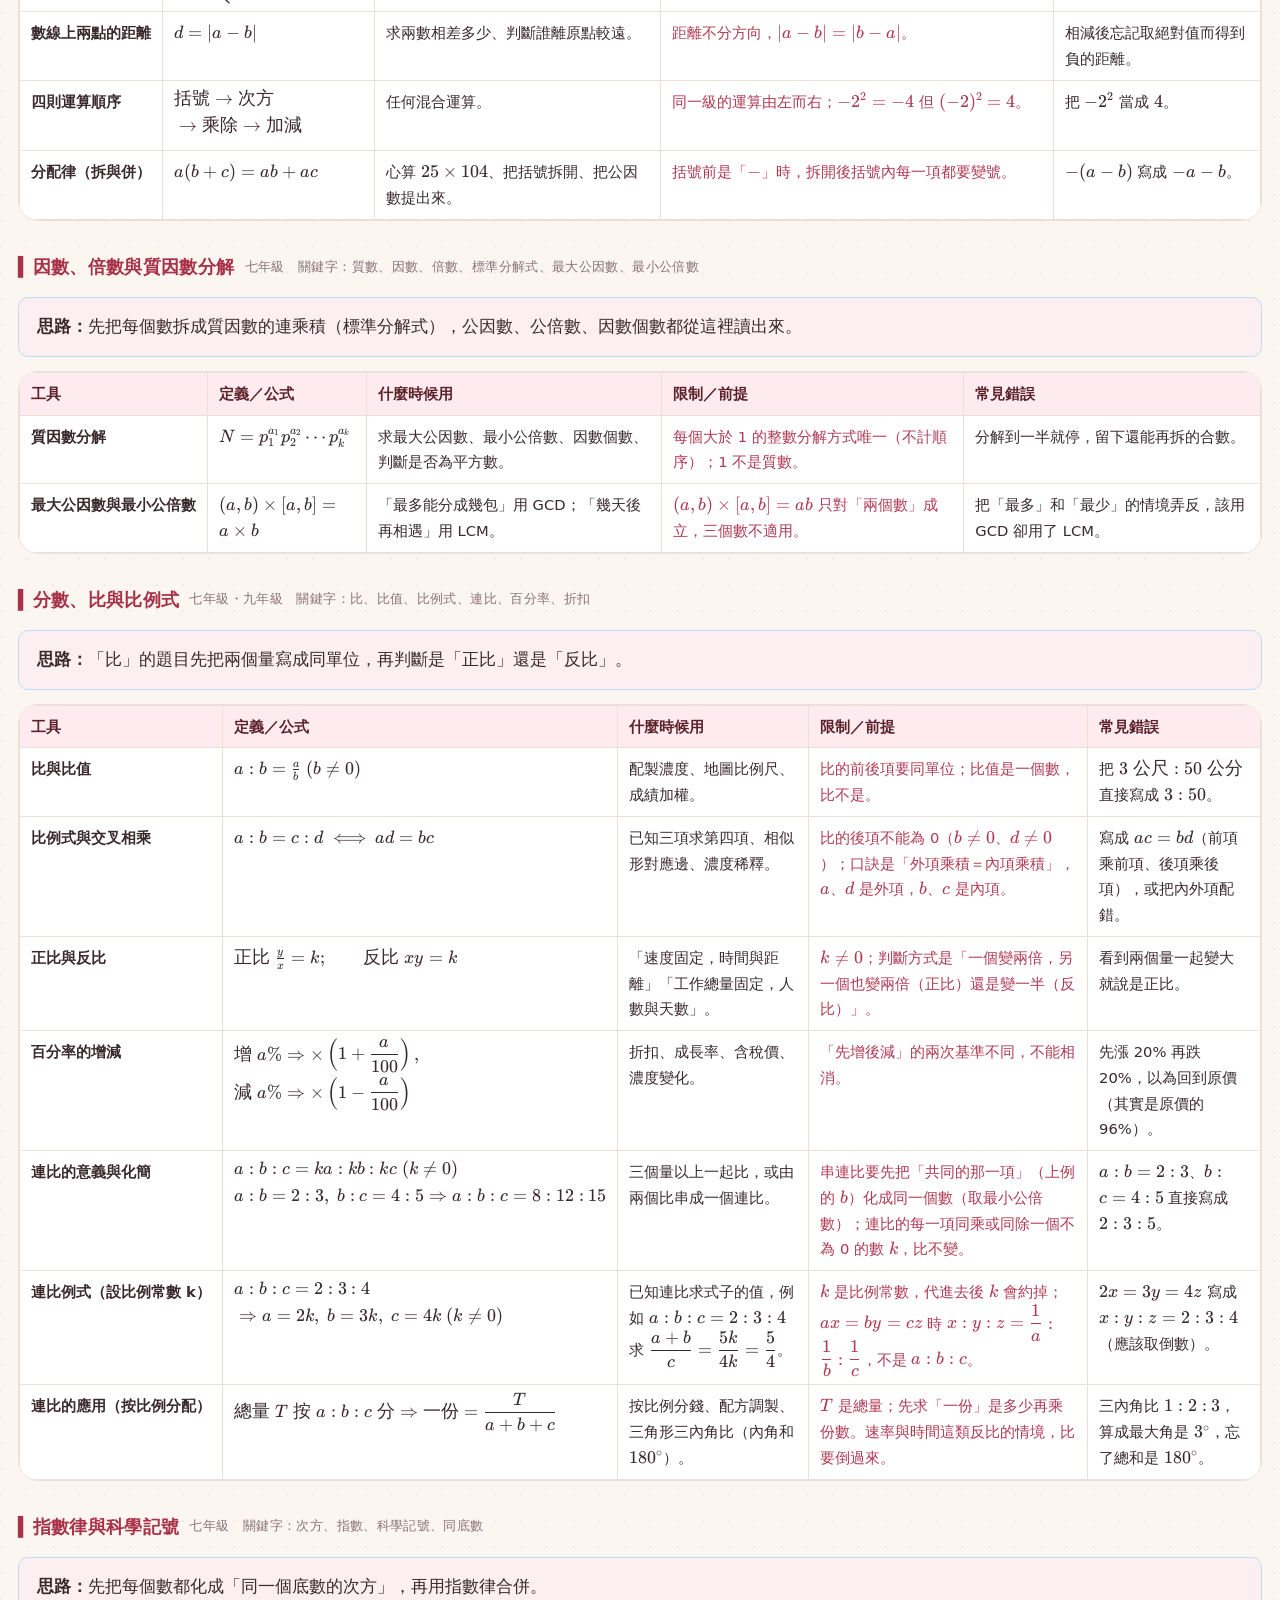
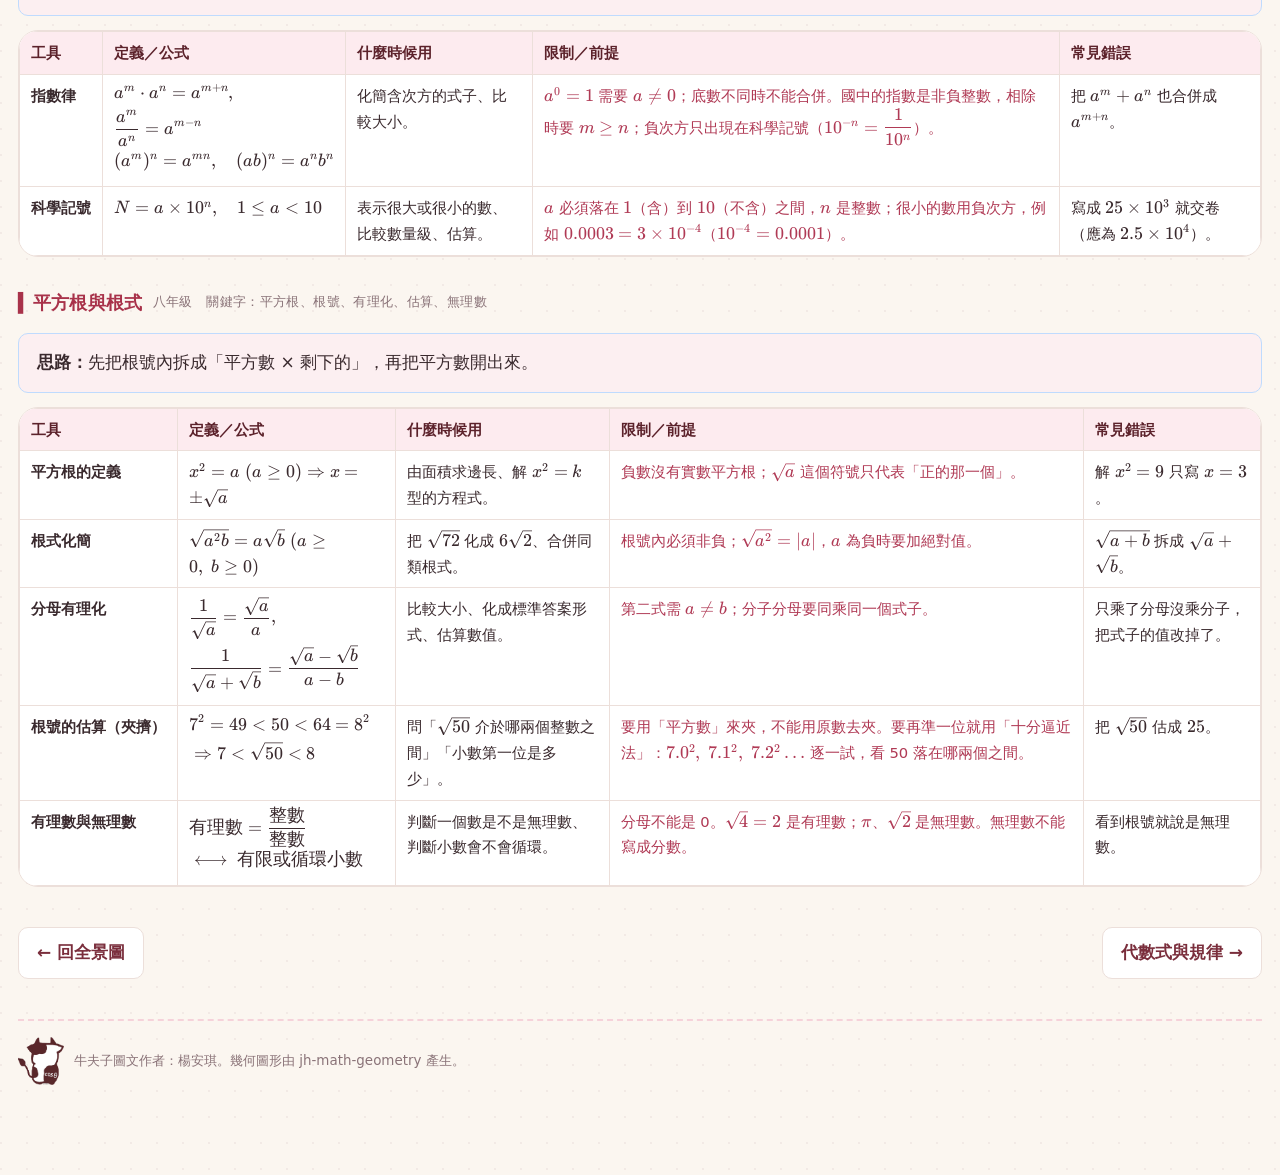
==== commit 4a4a5ee9: "feat(site): 頁首加「牛夫子錯題本」導流橫條；拿掉 README 與兩個暫存清單檔 - 八頁最上面一條導回錯題本的橫條（assets/wb-promo.js；從錯題本來的人不顯示、可收起），" ====
--- a/branch.html
+++ b/branch.html
@@ -156,5 +156,6 @@
 });
 </script>
 <script src="assets/wb-back.js"></script>
+<script src="assets/wb-promo.js"></script>
 </body>
 </html>
